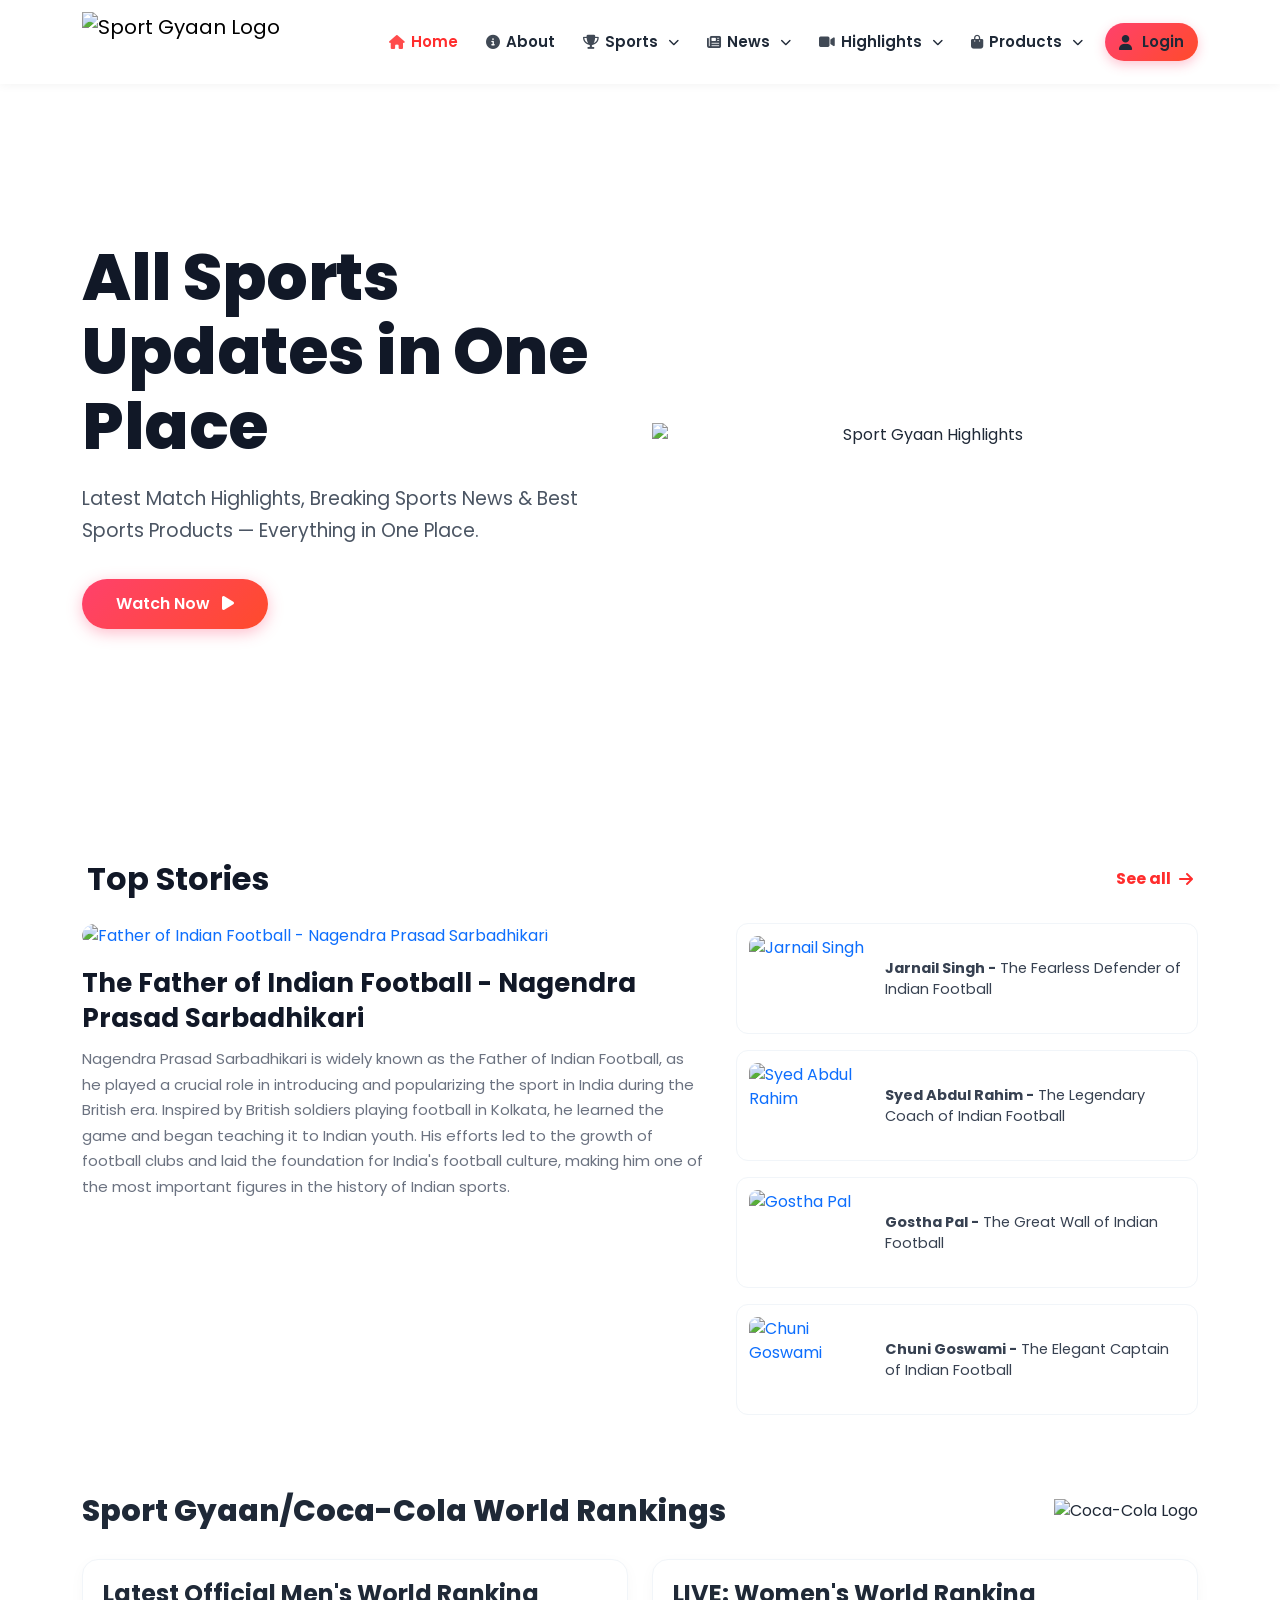
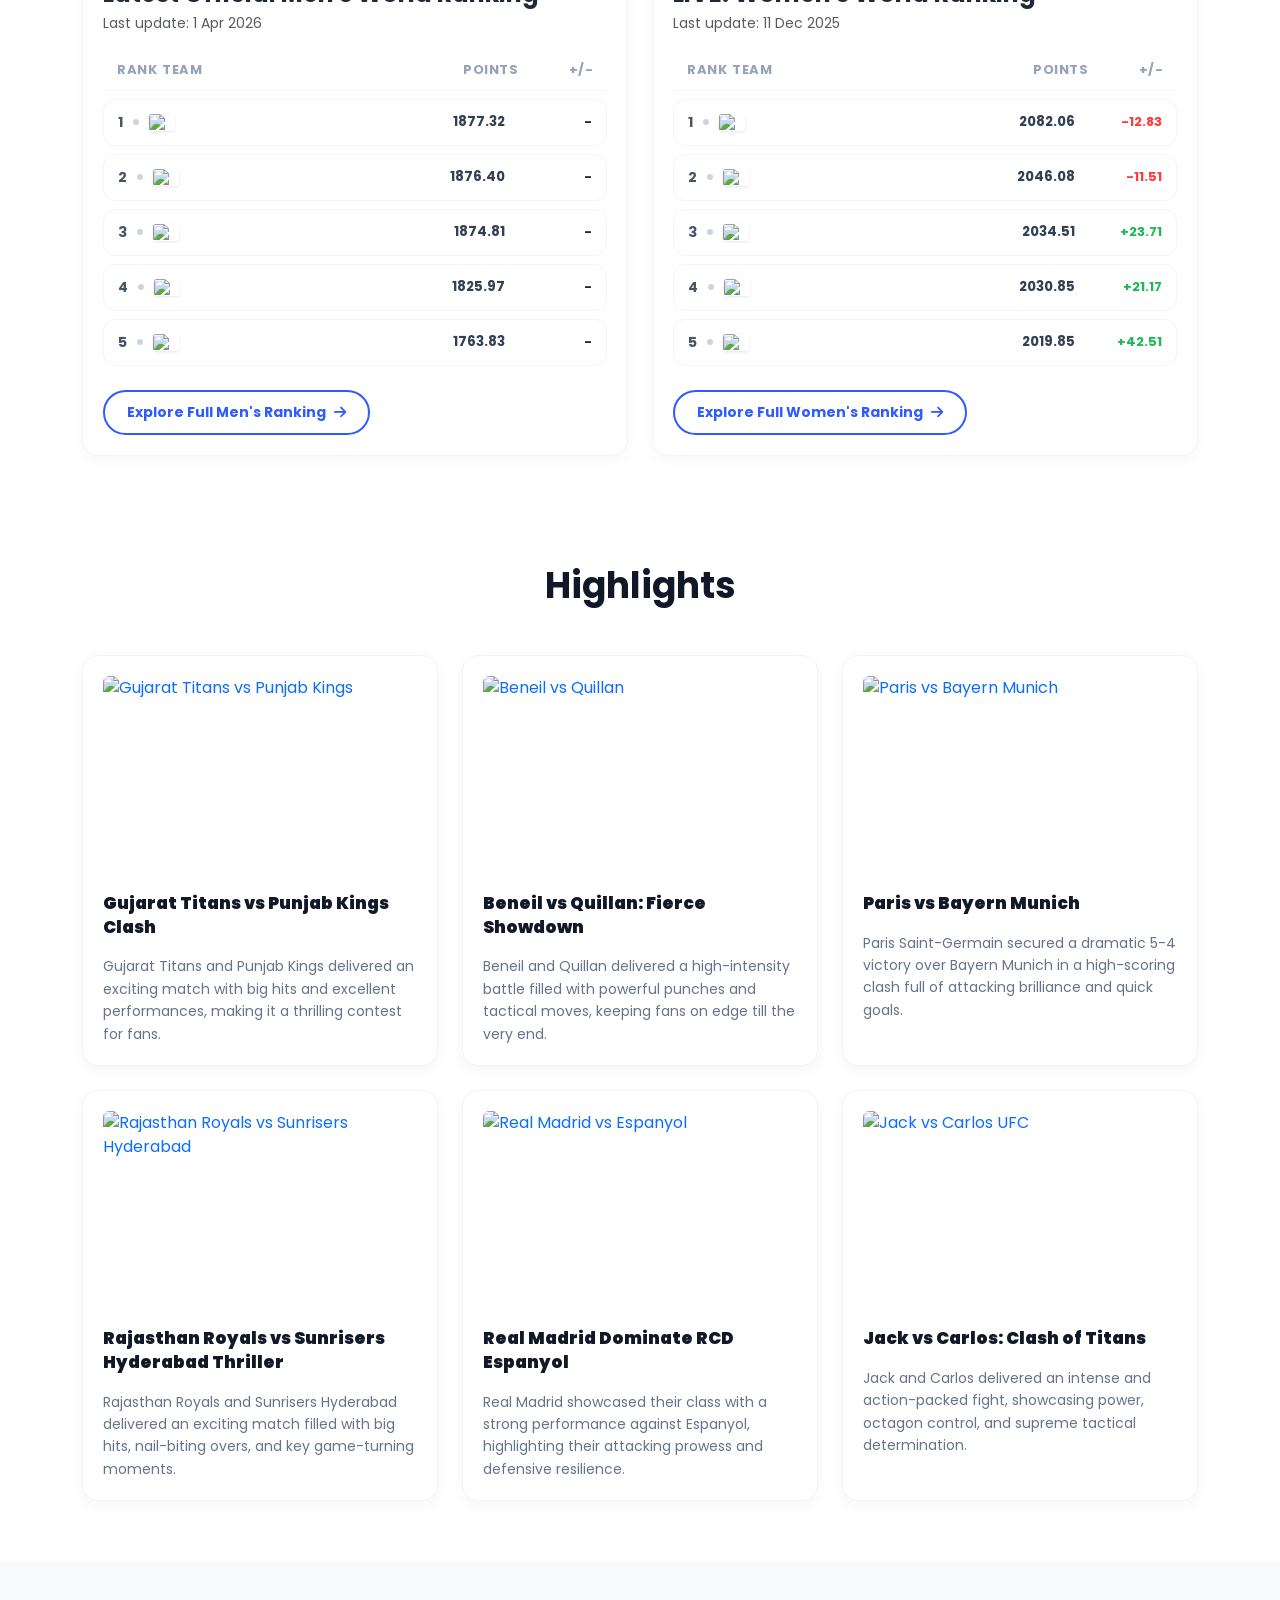
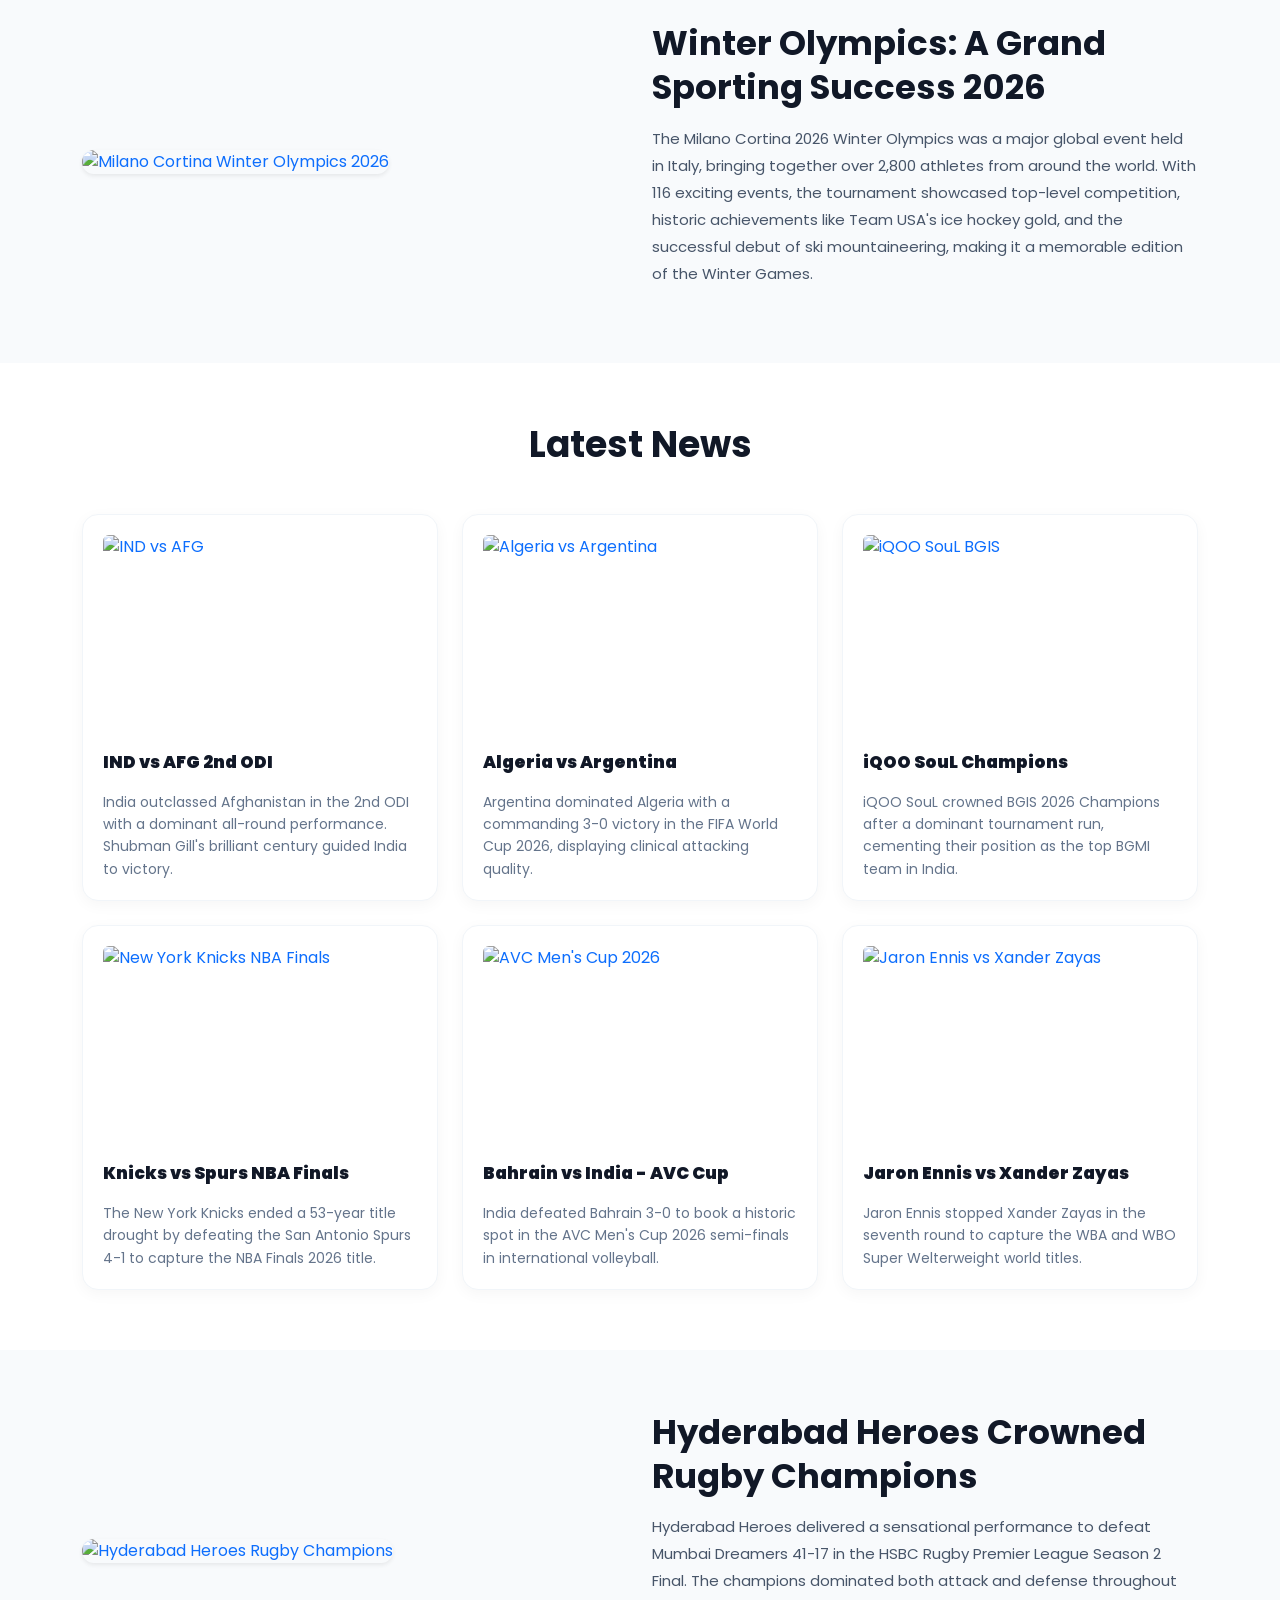
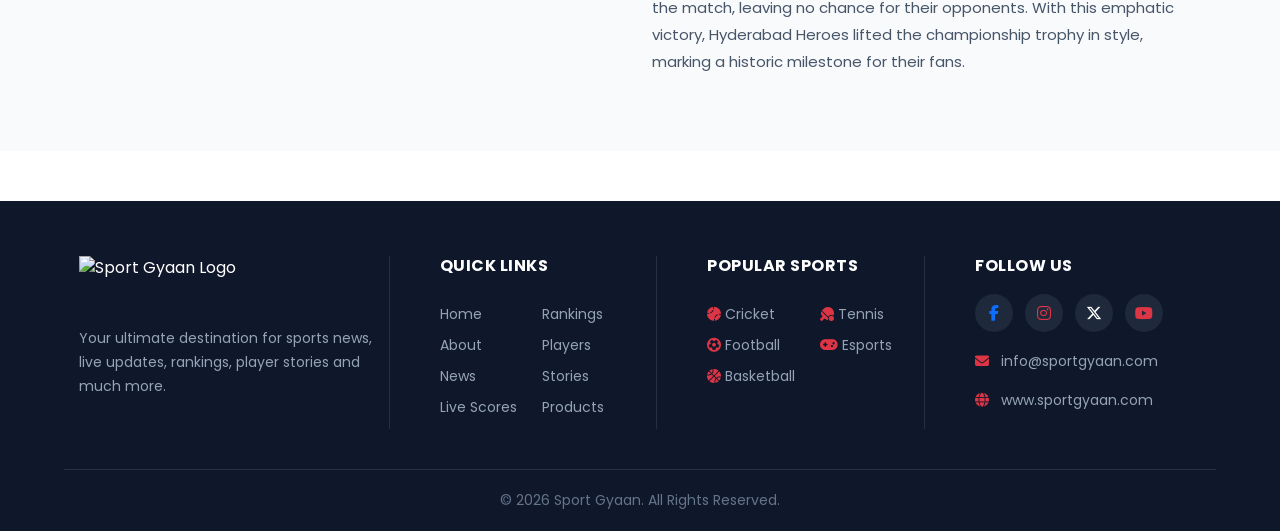
==== index.html @ 24f518ad "First upload" ====
<!DOCTYPE html>
<html lang="en">
<head>
  <meta charset="UTF-8">
  <meta name="viewport" content="width=device-width, initial-scale=1.0">
  <title>Sport Gyaan - All Sports Updates in One Place</title>

  <!-- Google Fonts: Poppins -->
  <link rel="preconnect" href="https://fonts.googleapis.com">
  <link rel="preconnect" href="https://fonts.gstatic.com" crossorigin>
  <link href="https://fonts.googleapis.com/css2?family=Poppins:wght@300;400;500;600;700;800;900&display=swap" rel="stylesheet">

  <!-- CSS Frameworks & Libraries -->
  <link href="https://cdn.jsdelivr.net/npm/bootstrap@5.3.2/dist/css/bootstrap.min.css" rel="stylesheet">
  <link rel="stylesheet" href="https://cdnjs.cloudflare.com/ajax/libs/animate.css/4.1.1/animate.min.css"/>
  <link rel="stylesheet" href="https://unpkg.com/aos@2.3.1/dist/aos.css"/>
  <link rel="stylesheet" href="https://cdnjs.cloudflare.com/ajax/libs/font-awesome/6.5.1/css/all.min.css">

  <!-- Custom Stylesheets -->
  <link rel="stylesheet" href="style.css">
  <link rel="stylesheet" href="responsive-style.css">
</head>

<body>

  <!-- Navbar -->
  <nav class="navbar navbar-expand-lg fixed-top" id="navbar">
    <div class="container">
      <a class="navbar-brand" href="index.html">
        <img src="images/Sports Gyan Logo.png" class="logo" alt="Sport Gyaan Logo">
      </a>

      <!-- Clean Animated Hamburger Toggler -->
      <button class="navbar-toggler custom-toggler" type="button" data-bs-toggle="collapse" data-bs-target="#menu" aria-controls="menu" aria-expanded="false" aria-label="Toggle navigation">
        <span class="toggler-bar bar-top"></span>
        <span class="toggler-bar bar-mid"></span>
        <span class="toggler-bar bar-bot"></span>
      </button>

      <div class="collapse navbar-collapse" id="menu">
        <ul class="navbar-nav ms-auto align-items-lg-center">
          <li class="nav-item">
            <a class="nav-link active" href="index.html">
              <i class="fa-solid fa-house nav-icon"></i> Home
            </a>
          </li>
          <li class="nav-item">
            <a class="nav-link" href="about.html">
              <i class="fa-solid fa-circle-info nav-icon"></i> About
            </a>
          </li>

          <!-- Sports Dropdown with Sub-Categories -->
          <li class="nav-item dropdown custom-dropdown">
            <a class="nav-link custom-dropdown-toggle" href="#" role="button" data-bs-toggle="dropdown" aria-expanded="false">
              <i class="fa-solid fa-trophy nav-icon"></i> Sports <i class="fa-solid fa-chevron-down dropdown-arrow"></i>
            </a>
            <div class="dropdown-menu mega-menu">
              <div class="mobile-sub-accordion">
                <div class="row g-3">
                  <!-- Sub Category 1: Team & Ball Sports -->
                  <div class="col-lg-4 col-12">
                    <div class="sub-category-card">
                      <div class="sub-cat-toggle">
                        <span class="sub-cat-title">
                          <i class="fa-solid fa-futbol text-danger"></i> Team & Ball Sports
                        </span>
                        <i class="fa-solid fa-chevron-down sub-cat-chevron d-lg-none"></i>
                      </div>
                      <div class="sub-cat-content">
                        <ul class="sub-cat-list">
                          <li><a href="#"><i class="fa-solid fa-angle-right me-1"></i> Football</a></li>
                          <li><a href="#"><i class="fa-solid fa-angle-right me-1"></i> Cricket</a></li>
                          <li><a href="#"><i class="fa-solid fa-angle-right me-1"></i> Basketball</a></li>
                          <li><a href="#"><i class="fa-solid fa-angle-right me-1"></i> Hockey</a></li>
                          <li><a href="#"><i class="fa-solid fa-angle-right me-1"></i> Volleyball</a></li>
                          <li><a href="#"><i class="fa-solid fa-angle-right me-1"></i> Rugby</a></li>
                          <li><a href="#"><i class="fa-solid fa-angle-right me-1"></i> Baseball</a></li>
                          <li><a href="#"><i class="fa-solid fa-angle-right me-1"></i> Kabaddi</a></li>
                        </ul>
                      </div>
                    </div>
                  </div>

                  <!-- Sub Category 2: Racquet & Combat -->
                  <div class="col-lg-4 col-12">
                    <div class="sub-category-card">
                      <div class="sub-cat-toggle">
                        <span class="sub-cat-title">
                          <i class="fa-solid fa-hand-fist text-danger"></i> Racquet & Combat
                        </span>
                        <i class="fa-solid fa-chevron-down sub-cat-chevron d-lg-none"></i>
                      </div>
                      <div class="sub-cat-content">
                        <ul class="sub-cat-list">
                          <li><a href="#"><i class="fa-solid fa-angle-right me-1"></i> Tennis</a></li>
                          <li><a href="#"><i class="fa-solid fa-angle-right me-1"></i> Badminton</a></li>
                          <li><a href="#"><i class="fa-solid fa-angle-right me-1"></i> Table Tennis</a></li>
                          <li><a href="#"><i class="fa-solid fa-angle-right me-1"></i> Boxing</a></li>
                          <li><a href="#"><i class="fa-solid fa-angle-right me-1"></i> Wrestling</a></li>
                        </ul>
                      </div>
                    </div>
                  </div>

                  <!-- Sub Category 3: Outdoor & Athletics -->
                  <div class="col-lg-4 col-12">
                    <div class="sub-category-card">
                      <div class="sub-cat-toggle">
                        <span class="sub-cat-title">
                          <i class="fa-solid fa-person-running text-danger"></i> Outdoor & Athletics
                        </span>
                        <i class="fa-solid fa-chevron-down sub-cat-chevron d-lg-none"></i>
                      </div>
                      <div class="sub-cat-content">
                        <ul class="sub-cat-list">
                          <li><a href="#"><i class="fa-solid fa-angle-right me-1"></i> Athletics</a></li>
                          <li><a href="#"><i class="fa-solid fa-angle-right me-1"></i> Gymnastics</a></li>
                          <li><a href="#"><i class="fa-solid fa-angle-right me-1"></i> Cycling</a></li>
                          <li><a href="#"><i class="fa-solid fa-angle-right me-1"></i> Mountain Biking</a></li>
                          <li><a href="#"><i class="fa-solid fa-angle-right me-1"></i> Rock Climbing</a></li>
                        </ul>
                      </div>
                    </div>
                  </div>
                </div>
              </div>
            </div>
          </li>

          <!-- News Dropdown with Sub-Categories -->
          <li class="nav-item dropdown custom-dropdown">
            <a class="nav-link custom-dropdown-toggle" href="#" role="button" data-bs-toggle="dropdown" aria-expanded="false">
              <i class="fa-solid fa-newspaper nav-icon"></i> News <i class="fa-solid fa-chevron-down dropdown-arrow"></i>
            </a>
            <div class="dropdown-menu mega-menu">
              <div class="mobile-sub-accordion">
                <div class="row g-3">
                  <!-- Sub Category 1: By Sport -->
                  <div class="col-lg-4 col-12">
                    <div class="sub-category-card">
                      <div class="sub-cat-toggle">
                        <span class="sub-cat-title">
                          <i class="fa-solid fa-bolt text-danger"></i> By Sport News
                        </span>
                        <i class="fa-solid fa-chevron-down sub-cat-chevron d-lg-none"></i>
                      </div>
                      <div class="sub-cat-content">
                        <ul class="sub-cat-list">
                          <li><a href="#"><i class="fa-solid fa-angle-right me-1"></i> Football News</a></li>
                          <li><a href="#"><i class="fa-solid fa-angle-right me-1"></i> Cricket Updates</a></li>
                          <li><a href="#"><i class="fa-solid fa-angle-right me-1"></i> Basketball Wire</a></li>
                          <li><a href="#"><i class="fa-solid fa-angle-right me-1"></i> Tennis & Rackets</a></li>
                          <li><a href="#"><i class="fa-solid fa-angle-right me-1"></i> Esports Arena</a></li>
                          <li><a href="#"><i class="fa-solid fa-angle-right me-1"></i> Combat & MMA</a></li>
                        </ul>
                      </div>
                    </div>
                  </div>

                  <!-- Sub Category 2: Headlines & Transfers -->
                  <div class="col-lg-4 col-12">
                    <div class="sub-category-card">
                      <div class="sub-cat-toggle">
                        <span class="sub-cat-title">
                          <i class="fa-solid fa-fire text-danger"></i> Headlines & Transfers
                        </span>
                        <i class="fa-solid fa-chevron-down sub-cat-chevron d-lg-none"></i>
                      </div>
                      <div class="sub-cat-content">
                        <ul class="sub-cat-list">
                          <li><a href="#"><i class="fa-solid fa-angle-right me-1"></i> Breaking News</a></li>
                          <li><a href="#"><i class="fa-solid fa-angle-right me-1"></i> Transfer Rumors</a></li>
                          <li><a href="#"><i class="fa-solid fa-angle-right me-1"></i> Match Reports</a></li>
                          <li><a href="#"><i class="fa-solid fa-angle-right me-1"></i> Injury Bulletins</a></li>
                          <li><a href="#"><i class="fa-solid fa-angle-right me-1"></i> Press Conferences</a></li>
                        </ul>
                      </div>
                    </div>
                  </div>

                  <!-- Sub Category 3: Analysis & Features -->
                  <div class="col-lg-4 col-12">
                    <div class="sub-category-card">
                      <div class="sub-cat-toggle">
                        <span class="sub-cat-title">
                          <i class="fa-solid fa-chart-line text-danger"></i> Features & Analysis
                        </span>
                        <i class="fa-solid fa-chevron-down sub-cat-chevron d-lg-none"></i>
                      </div>
                      <div class="sub-cat-content">
                        <ul class="sub-cat-list">
                          <li><a href="#"><i class="fa-solid fa-angle-right me-1"></i> Player Profiles</a></li>
                          <li><a href="#"><i class="fa-solid fa-angle-right me-1"></i> Tactical Breakdowns</a></li>
                          <li><a href="#"><i class="fa-solid fa-angle-right me-1"></i> Expert Columns</a></li>
                          <li><a href="#"><i class="fa-solid fa-angle-right me-1"></i> Historic Legends</a></li>
                          <li><a href="#"><i class="fa-solid fa-angle-right me-1"></i> Exclusive Interviews</a></li>
                        </ul>
                      </div>
                    </div>
                  </div>
                </div>
              </div>
            </div>
          </li>

          <!-- Highlights Dropdown with Sub-Categories -->
          <li class="nav-item dropdown custom-dropdown">
            <a class="nav-link custom-dropdown-toggle" href="#" role="button" data-bs-toggle="dropdown" aria-expanded="false">
              <i class="fa-solid fa-video nav-icon"></i> Highlights <i class="fa-solid fa-chevron-down dropdown-arrow"></i>
            </a>
            <div class="dropdown-menu mega-menu">
              <div class="mobile-sub-accordion">
                <div class="row g-3">
                  <!-- Sub Category 1: Match Highlights -->
                  <div class="col-lg-4 col-12">
                    <div class="sub-category-card">
                      <div class="sub-cat-toggle">
                        <span class="sub-cat-title">
                          <i class="fa-solid fa-circle-play text-danger"></i> Match Highlights
                        </span>
                        <i class="fa-solid fa-chevron-down sub-cat-chevron d-lg-none"></i>
                      </div>
                      <div class="sub-cat-content">
                        <ul class="sub-cat-list">
                          <li><a href="#"><i class="fa-solid fa-angle-right me-1"></i> Cricket IPL & T20s</a></li>
                          <li><a href="#"><i class="fa-solid fa-angle-right me-1"></i> Football Leagues</a></li>
                          <li><a href="#"><i class="fa-solid fa-angle-right me-1"></i> NBA Basketball</a></li>
                          <li><a href="#"><i class="fa-solid fa-angle-right me-1"></i> UFC & Boxing Fights</a></li>
                          <li><a href="#"><i class="fa-solid fa-angle-right me-1"></i> Grand Slam Tennis</a></li>
                        </ul>
                      </div>
                    </div>
                  </div>

                  <!-- Sub Category 2: Major Tournaments -->
                  <div class="col-lg-4 col-12">
                    <div class="sub-category-card">
                      <div class="sub-cat-toggle">
                        <span class="sub-cat-title">
                          <i class="fa-solid fa-earth-americas text-danger"></i> Tournaments
                        </span>
                        <i class="fa-solid fa-chevron-down sub-cat-chevron d-lg-none"></i>
                      </div>
                      <div class="sub-cat-content">
                        <ul class="sub-cat-list">
                          <li><a href="#"><i class="fa-solid fa-angle-right me-1"></i> FIFA World Cup 2026</a></li>
                          <li><a href="#"><i class="fa-solid fa-angle-right me-1"></i> Winter Olympics 2026</a></li>
                          <li><a href="#"><i class="fa-solid fa-angle-right me-1"></i> AVC Volleyball Cup</a></li>
                          <li><a href="#"><i class="fa-solid fa-angle-right me-1"></i> HSBC Rugby Premier</a></li>
                        </ul>
                      </div>
                    </div>
                  </div>

                  <!-- Sub Category 3: Top Moments -->
                  <div class="col-lg-4 col-12">
                    <div class="sub-category-card">
                      <div class="sub-cat-toggle">
                        <span class="sub-cat-title">
                          <i class="fa-solid fa-star text-danger"></i> Viral Moments
                        </span>
                        <i class="fa-solid fa-chevron-down sub-cat-chevron d-lg-none"></i>
                      </div>
                      <div class="sub-cat-content">
                        <ul class="sub-cat-list">
                          <li><a href="#"><i class="fa-solid fa-angle-right me-1"></i> Top 10 Goals</a></li>
                          <li><a href="#"><i class="fa-solid fa-angle-right me-1"></i> Great Catches</a></li>
                          <li><a href="#"><i class="fa-solid fa-angle-right me-1"></i> Knockouts of Month</a></li>
                          <li><a href="#"><i class="fa-solid fa-angle-right me-1"></i> Buzzer Beaters</a></li>
                        </ul>
                      </div>
                    </div>
                  </div>
                </div>
              </div>
            </div>
          </li>

          <!-- Products Dropdown with Sub-Categories -->
          <li class="nav-item dropdown custom-dropdown">
            <a class="nav-link custom-dropdown-toggle" href="#" role="button" data-bs-toggle="dropdown" aria-expanded="false">
              <i class="fa-solid fa-bag-shopping nav-icon"></i> Products <i class="fa-solid fa-chevron-down dropdown-arrow"></i>
            </a>
            <div class="dropdown-menu mega-menu">
              <div class="mobile-sub-accordion">
                <div class="row g-3">
                  <!-- Sub Category 1: Sportswear -->
                  <div class="col-lg-4 col-12">
                    <div class="sub-category-card">
                      <div class="sub-cat-toggle">
                        <span class="sub-cat-title">
                          <i class="fa-solid fa-shirt text-danger"></i> Sportswear
                        </span>
                        <i class="fa-solid fa-chevron-down sub-cat-chevron d-lg-none"></i>
                      </div>
                      <div class="sub-cat-content">
                        <ul class="sub-cat-list">
                          <li><a href="#"><i class="fa-solid fa-angle-right me-1"></i> Official Jerseys</a></li>
                          <li><a href="#"><i class="fa-solid fa-angle-right me-1"></i> Training Kits</a></li>
                          <li><a href="#"><i class="fa-solid fa-angle-right me-1"></i> Tracksuits & Hoodies</a></li>
                          <li><a href="#"><i class="fa-solid fa-angle-right me-1"></i> Compression Wear</a></li>
                        </ul>
                      </div>
                    </div>
                  </div>

                  <!-- Sub Category 2: Equipment & Gear -->
                  <div class="col-lg-4 col-12">
                    <div class="sub-category-card">
                      <div class="sub-cat-toggle">
                        <span class="sub-cat-title">
                          <i class="fa-solid fa-baseball-bat-ball text-danger"></i> Equipment & Gear
                        </span>
                        <i class="fa-solid fa-chevron-down sub-cat-chevron d-lg-none"></i>
                      </div>
                      <div class="sub-cat-content">
                        <ul class="sub-cat-list">
                          <li><a href="#"><i class="fa-solid fa-angle-right me-1"></i> Cricket Bats & Kits</a></li>
                          <li><a href="#"><i class="fa-solid fa-angle-right me-1"></i> Footballs & Gloves</a></li>
                          <li><a href="#"><i class="fa-solid fa-angle-right me-1"></i> Racquets & Shuttles</a></li>
                          <li><a href="#"><i class="fa-solid fa-angle-right me-1"></i> Boxing Gloves & Pads</a></li>
                        </ul>
                      </div>
                    </div>
                  </div>

                  <!-- Sub Category 3: Footwear & Accessories -->
                  <div class="col-lg-4 col-12">
                    <div class="sub-category-card">
                      <div class="sub-cat-toggle">
                        <span class="sub-cat-title">
                          <i class="fa-solid fa-shoe-prints text-danger"></i> Footwear & More
                        </span>
                        <i class="fa-solid fa-chevron-down sub-cat-chevron d-lg-none"></i>
                      </div>
                      <div class="sub-cat-content">
                        <ul class="sub-cat-list">
                          <li><a href="#"><i class="fa-solid fa-angle-right me-1"></i> Turf & Cleats</a></li>
                          <li><a href="#"><i class="fa-solid fa-angle-right me-1"></i> Running Shoes</a></li>
                          <li><a href="#"><i class="fa-solid fa-angle-right me-1"></i> Gym Bags & Bottles</a></li>
                          <li><a href="#"><i class="fa-solid fa-angle-right me-1"></i> Smart Fitness Bands</a></li>
                        </ul>
                      </div>
                    </div>
                  </div>
                </div>
              </div>
            </div>
          </li>

          <!-- Desktop Login Nav Item -->
          <li class="nav-item d-none d-lg-block ms-lg-2">
            <a class="nav-link nav-login-btn text-white" href="#">
              <i class="fa-solid fa-user me-1"></i> Login
            </a>
          </li>
        </ul>

        <!-- Mobile Login Button -->
        <div class="mobile-login-box d-lg-none">
          <a href="#" class="btn-login-mobile">
            <i class="fa-solid fa-user"></i> Login / Sign In
          </a>
        </div>
      </div>
    </div>
  </nav>

  <!-- Hero Section -->
  <section class="hero">
    <div class="container" id="section1">
      <div class="row align-items-center g-4">
        <div class="col-lg-6 col-12 text-center text-lg-start">
          <h1 data-aos="fade-down" data-aos-duration="1000">
            All Sports Updates in One Place
          </h1>
          <p data-aos="fade-right" data-aos-duration="1000">
            Latest Match Highlights, Breaking Sports News & Best Sports Products — Everything in One Place.
          </p>
          <a href="#section3" class="btn btn-main mt-3" data-aos="fade" data-aos-duration="1000">
            Watch Now <i class="fa-solid fa-play ms-2"></i>
          </a>
        </div>

        <div class="col-lg-6 col-12 text-center">
          <img src="images/main.png" class="hero-img img-fluid" alt="Sport Gyaan Highlights" data-aos="fade-left" data-aos-duration="1200">
        </div>
      </div>
    </div>
  </section>

  <!-- Top Stories Section (Responsive Grid, No 900px/150px overflow) -->
  <section class="top-stories-section">
    <div class="container">
      <div class="top-header">
        <h2 class="fw-bold">Top Stories</h2>
        <a href="#" class="see-all">
          See all <i class="fa-solid fa-arrow-right"></i>
        </a>
      </div>

      <div class="news-container">
        <!-- LEFT MAIN STORY -->
        <div class="left-news">
          <a href="#">
            <img src="images/Big.png" alt="Father of Indian Football - Nagendra Prasad Sarbadhikari">
          </a>
          <h2>The Father of Indian Football - Nagendra Prasad Sarbadhikari</h2>
          <p>
            Nagendra Prasad Sarbadhikari is widely known as the Father of Indian Football, as he played a crucial role in introducing and popularizing the sport in India during the British era. Inspired by British soldiers playing football in Kolkata, he learned the game and began teaching it to Indian youth. His efforts led to the growth of football clubs and laid the foundation for India's football culture, making him one of the most important figures in the history of Indian sports.
          </p>
        </div>

        <!-- RIGHT SIDE STORIES -->
        <div class="right-news">
          <div class="news-item">
            <a href="#"><img src="images/1.png" alt="Jarnail Singh"></a>
            <p><b>Jarnail Singh -</b> The Fearless Defender of Indian Football</p>
          </div>

          <div class="news-item">
            <a href="#"><img src="images/2.png" alt="Syed Abdul Rahim"></a>
            <p><b>Syed Abdul Rahim -</b> The Legendary Coach of Indian Football</p>
          </div>

          <div class="news-item">
            <a href="#"><img src="images/3.png" alt="Gostha Pal"></a>
            <p><b>Gostha Pal -</b> The Great Wall of Indian Football</p>
          </div>

          <div class="news-item">
            <a href="#"><img src="images/4.png" alt="Chuni Goswami"></a>
            <p><b>Chuni Goswami -</b> The Elegant Captain of Indian Football</p>
          </div>
        </div>
      </div>
    </div>
  </section>

  <!-- World Rankings Section -->
  <section class="rankings-section py-5">
    <div class="container">
      <div class="rank-section-header">
        <h2>Sport Gyaan/Coca-Cola World Rankings</h2>
        <img src="images/cocoLogo.png" class="brand" alt="Coca-Cola Logo">
      </div>

      <div class="row g-4">
        <!-- MEN'S RANKINGS -->
        <div class="col-lg-6 col-12">
          <div class="rank-card-box">
            <h4 class="fw-bold mb-1">Latest Official Men's World Ranking</h4>
            <small class="text-muted d-block mb-3">Last update: 1 Apr 2026</small>

            <div class="rank-header">
              <div>Rank</div>
              <div>Team</div>
              <div class="text-end">Points</div>
              <div class="text-end">+/-</div>
            </div>

            <!-- Row 1 -->
            <div class="rank-row">
              <div class="left">
                <span class="rank">1</span>
                <span class="dot"></span>
                <img src="images/flag/france.png" alt="France">
                <span class="team-name">France</span>
              </div>
              <div></div>
              <div class="points">1877.32</div>
              <div class="change">-</div>
            </div>

            <!-- Row 2 -->
            <div class="rank-row">
              <div class="left">
                <span class="rank">2</span>
                <span class="dot"></span>
                <img src="images/flag/spain.png" alt="Spain">
                <span class="team-name">Spain</span>
              </div>
              <div></div>
              <div class="points">1876.40</div>
              <div class="change">-</div>
            </div>

            <!-- Row 3 -->
            <div class="rank-row">
              <div class="left">
                <span class="rank">3</span>
                <span class="dot"></span>
                <img src="images/flag/Argentina.png" alt="Argentina">
                <span class="team-name">Argentina</span>
              </div>
              <div></div>
              <div class="points">1874.81</div>
              <div class="change">-</div>
            </div>

            <!-- Row 4 -->
            <div class="rank-row">
              <div class="left">
                <span class="rank">4</span>
                <span class="dot"></span>
                <img src="images/flag/england.png" alt="England">
                <span class="team-name">England</span>
              </div>
              <div></div>
              <div class="points">1825.97</div>
              <div class="change">-</div>
            </div>

            <!-- Row 5 -->
            <div class="rank-row">
              <div class="left">
                <span class="rank">5</span>
                <span class="dot"></span>
                <img src="images/flag/Portugal.png" alt="Portugal">
                <span class="team-name">Portugal</span>
              </div>
              <div></div>
              <div class="points">1763.83</div>
              <div class="change">-</div>
            </div>

            <div class="mt-4">
              <a href="#" class="btn fifa-btn">
                Explore Full Men's Ranking <i class="fa-solid fa-arrow-right"></i>
              </a>
            </div>
          </div>
        </div>

        <!-- WOMEN'S RANKINGS -->
        <div class="col-lg-6 col-12">
          <div class="rank-card-box">
            <h4 class="fw-bold mb-1">LIVE: Women's World Ranking</h4>
            <small class="text-muted d-block mb-3">Last update: 11 Dec 2025</small>

            <div class="rank-header">
              <div>Rank</div>
              <div>Team</div>
              <div class="text-end">Points</div>
              <div class="text-end">+/-</div>
            </div>

            <!-- Row 1 -->
            <div class="rank-row">
              <div class="left">
                <span class="rank">1</span>
                <span class="dot"></span>
                <img src="images/flag/spain.png" alt="Spain">
                <span class="team-name">Spain</span>
              </div>
              <div></div>
              <div class="points">2082.06</div>
              <div class="change negative">-12.83</div>
            </div>

            <!-- Row 2 -->
            <div class="rank-row">
              <div class="left">
                <span class="rank">2</span>
                <span class="dot"></span>
                <img src="images/flag/USA.png" alt="USA">
                <span class="team-name">USA</span>
              </div>
              <div></div>
              <div class="points">2046.08</div>
              <div class="change negative">-11.51</div>
            </div>

            <!-- Row 3 -->
            <div class="rank-row">
              <div class="left">
                <span class="rank">3</span>
                <span class="dot"></span>
                <img src="images/flag/GER.png" alt="Germany">
                <span class="team-name">Germany</span>
              </div>
              <div></div>
              <div class="points">2034.51</div>
              <div class="change positive">+23.71</div>
            </div>

            <!-- Row 4 -->
            <div class="rank-row">
              <div class="left">
                <span class="rank">4</span>
                <span class="dot"></span>
                <img src="images/flag/england.png" alt="England">
                <span class="team-name">England</span>
              </div>
              <div></div>
              <div class="points">2030.85</div>
              <div class="change positive">+21.17</div>
            </div>

            <!-- Row 5 -->
            <div class="rank-row">
              <div class="left">
                <span class="rank">5</span>
                <span class="dot"></span>
                <img src="images/flag/JPN.png" alt="Japan">
                <span class="team-name">Japan</span>
              </div>
              <div></div>
              <div class="points">2019.85</div>
              <div class="change positive">+42.51</div>
            </div>

            <div class="mt-4">
              <a href="#" class="btn fifa-btn">
                Explore Full Women's Ranking <i class="fa-solid fa-arrow-right"></i>
              </a>
            </div>
          </div>
        </div>
      </div>
    </div>
  </section>

  <!-- Highlights Section -->
  <section class="services" id="section3">
    <div class="container">
      <h2 class="text-center mb-5 fw-bold">Highlights</h2>
      <div class="row g-4">
        <!-- Card 1 -->
        <div class="col-lg-4 col-md-6 col-12">
          <div class="service-card">
            <a href="#" style="display:block;">
              <img src="images/GT vs Panjab.png" class="img-fluid rounded" alt="Gujarat Titans vs Punjab Kings">
            </a>
            <h4><strong>Gujarat Titans vs Punjab Kings Clash</strong></h4>
            <p>Gujarat Titans and Punjab Kings delivered an exciting match with big hits and excellent performances, making it a thrilling contest for fans.</p>
          </div>
        </div>

        <!-- Card 2 -->
        <div class="col-lg-4 col-md-6 col-12">
          <div class="service-card">
            <a href="#" style="display:block;">
              <img src="images/Highlight 2.png" class="img-fluid rounded" alt="Beneil vs Quillan">
            </a>
            <h4><strong>Beneil vs Quillan: Fierce Showdown</strong></h4>
            <p>Beneil and Quillan delivered a high-intensity battle filled with powerful punches and tactical moves, keeping fans on edge till the very end.</p>
          </div>
        </div>

        <!-- Card 3 -->
        <div class="col-lg-4 col-md-6 col-12">
          <div class="service-card">
            <a href="#" style="display:block;">
              <img src="images/Highlight 3.png" class="img-fluid rounded" alt="Paris vs Bayern Munich">
            </a>
            <h4><strong>Paris vs Bayern Munich</strong></h4>
            <p>Paris Saint-Germain secured a dramatic 5-4 victory over Bayern Munich in a high-scoring clash full of attacking brilliance and quick goals.</p>
          </div>
        </div>

        <!-- Card 4 -->
        <div class="col-lg-4 col-md-6 col-12">
          <div class="service-card">
            <a href="#" style="display:block;">
              <img src="images/RRvsS.png" class="img-fluid rounded" alt="Rajasthan Royals vs Sunrisers Hyderabad">
            </a>
            <h4><strong>Rajasthan Royals vs Sunrisers Hyderabad Thriller</strong></h4>
            <p>Rajasthan Royals and Sunrisers Hyderabad delivered an exciting match filled with big hits, nail-biting overs, and key game-turning moments.</p>
          </div>
        </div>

        <!-- Card 5 -->
        <div class="col-lg-4 col-md-6 col-12">
          <div class="service-card">
            <a href="#" style="display:block;">
              <img src="images/Espanyol vs Real Madrid.jpg" class="img-fluid rounded" alt="Real Madrid vs Espanyol">
            </a>
            <h4><strong>Real Madrid Dominate RCD Espanyol</strong></h4>
            <p>Real Madrid showcased their class with a strong performance against Espanyol, highlighting their attacking prowess and defensive resilience.</p>
          </div>
        </div>

        <!-- Card 6 -->
        <div class="col-lg-4 col-md-6 col-12">
          <div class="service-card">
            <a href="#" style="display:block;">
              <img src="images/UFC.png" class="img-fluid rounded" alt="Jack vs Carlos UFC">
            </a>
            <h4><strong>Jack vs Carlos: Clash of Titans</strong></h4>
            <p>Jack and Carlos delivered an intense and action-packed fight, showcasing power, octagon control, and supreme tactical determination.</p>
          </div>
        </div>
      </div>
    </div>
  </section>

  <!-- Winter Olympics Feature Section -->
  <section class="about" id="section4">
    <div class="container">
      <div class="row align-items-center g-4">
        <div class="col-lg-6 col-12">
          <a href="#" style="display:block;">
            <img src="images/Winter Olympics.png" class="img-fluid rounded-4 shadow-sm w-100" alt="Milano Cortina Winter Olympics 2026">
          </a>
        </div>
        <div class="col-lg-6 col-12">
          <h2 class="fw-bold">Winter Olympics: A Grand Sporting Success 2026</h2>
          <p>
            The Milano Cortina 2026 Winter Olympics was a major global event held in Italy, bringing together over 2,800 athletes from around the world. With 116 exciting events, the tournament showcased top-level competition, historic achievements like Team USA's ice hockey gold, and the successful debut of ski mountaineering, making it a memorable edition of the Winter Games.
          </p>
        </div>
      </div>
    </div>
  </section>

  <!-- Latest News Video / Match Stories Section -->
  <section class="services">
    <div class="container">
      <h2 class="text-center mb-5 fw-bold">Latest News</h2>
      <div class="row g-4">
        <!-- News 1 -->
        <div class="col-lg-4 col-md-6 col-12">
          <div class="service-card">
            <a href="#" style="display:block;">
              <img src="images/ind vs afg.png" class="img-fluid rounded" alt="IND vs AFG">
            </a>
            <h4><strong>IND vs AFG 2nd ODI</strong></h4>
            <p>India outclassed Afghanistan in the 2nd ODI with a dominant all-round performance. Shubman Gill's brilliant century guided India to victory.</p>
          </div>
        </div>

        <!-- News 2 -->
        <div class="col-lg-4 col-md-6 col-12">
          <div class="service-card">
            <a href="#" style="display:block;">
              <img src="images/arg vs alg.png" class="img-fluid rounded" alt="Algeria vs Argentina">
            </a>
            <h4><strong>Algeria vs Argentina</strong></h4>
            <p>Argentina dominated Algeria with a commanding 3-0 victory in the FIFA World Cup 2026, displaying clinical attacking quality.</p>
          </div>
        </div>

        <!-- News 3 -->
        <div class="col-lg-4 col-md-6 col-12">
          <div class="service-card">
            <a href="#" style="display:block;">
              <img src="images/iQ00 soul.png" class="img-fluid rounded" alt="iQOO SouL BGIS">
            </a>
            <h4><strong>iQOO SouL Champions</strong></h4>
            <p>iQOO SouL crowned BGIS 2026 Champions after a dominant tournament run, cementing their position as the top BGMI team in India.</p>
          </div>
        </div>

        <!-- News 4 -->
        <div class="col-lg-4 col-md-6 col-12">
          <div class="service-card">
            <a href="#" style="display:block;">
              <img src="images/NBA Finel.png" class="img-fluid rounded" alt="New York Knicks NBA Finals">
            </a>
            <h4><strong>Knicks vs Spurs NBA Finals</strong></h4>
            <p>The New York Knicks ended a 53-year title drought by defeating the San Antonio Spurs 4-1 to capture the NBA Finals 2026 title.</p>
          </div>
        </div>

        <!-- News 5 -->
        <div class="col-lg-4 col-md-6 col-12">
          <div class="service-card">
            <a href="#" style="display:block;">
              <img src="images/AVC.png" class="img-fluid rounded" alt="AVC Men's Cup 2026">
            </a>
            <h4><strong>Bahrain vs India - AVC Cup</strong></h4>
            <p>India defeated Bahrain 3-0 to book a historic spot in the AVC Men's Cup 2026 semi-finals in international volleyball.</p>
          </div>
        </div>

        <!-- News 6 -->
        <div class="col-lg-4 col-md-6 col-12">
          <div class="service-card">
            <a href="#" style="display:block;">
              <img src="images/boxing.png" class="img-fluid rounded" alt="Jaron Ennis vs Xander Zayas">
            </a>
            <h4><strong>Jaron Ennis vs Xander Zayas</strong></h4>
            <p>Jaron Ennis stopped Xander Zayas in the seventh round to capture the WBA and WBO Super Welterweight world titles.</p>
          </div>
        </div>
      </div>
    </div>
  </section>

  <!-- Rugby Champions Section -->
  <section class="about">
    <div class="container">
      <div class="row align-items-center g-4">
        <div class="col-lg-6 col-12">
          <a href="#" style="display:block;">
            <img src="images/rugby.jpg" class="img-fluid rounded-4 shadow-sm w-100" alt="Hyderabad Heroes Rugby Champions">
          </a>
        </div>
        <div class="col-lg-6 col-12">
          <h2 class="fw-bold">Hyderabad Heroes Crowned Rugby Champions</h2>
          <p>
            Hyderabad Heroes delivered a sensational performance to defeat Mumbai Dreamers 41-17 in the HSBC Rugby Premier League Season 2 Final. The champions dominated both attack and defense throughout the match, leaving no chance for their opponents. With this emphatic victory, Hyderabad Heroes lifted the championship trophy in style, marking a historic milestone for their fans.
          </p>
        </div>
      </div>
    </div>
  </section>

  <!-- Footer -->
  <footer class="footer">
    <div class="footer-container">
      <!-- Logo & Bio -->
      <div class="footer-box">
        <a class="navbar-brand" href="index.html">
          <img src="images/Sports Gyan Logo.png" class="footer-logo-img" alt="Sport Gyaan Logo">
        </a>
        <p>
          Your ultimate destination for sports news, live updates, rankings, player stories and much more.
        </p>
      </div>

      <!-- Quick Links -->
      <div class="footer-box">
        <h3>QUICK LINKS</h3>
        <div class="links">
          <ul>
            <li><a href="index.html">Home</a></li>
            <li><a href="about.html">About</a></li>
            <li><a href="#">News</a></li>
            <li><a href="#">Live Scores</a></li>
          </ul>
          <ul>
            <li><a href="#">Rankings</a></li>
            <li><a href="#">Players</a></li>
            <li><a href="#">Stories</a></li>
            <li><a href="#">Products</a></li>
          </ul>
        </div>
      </div>

      <!-- Popular Sports -->
      <div class="footer-box">
        <h3>POPULAR SPORTS</h3>
        <div class="links">
          <ul>
            <li><i class="fa-solid fa-baseball text-danger"></i> Cricket</li>
            <li><i class="fa-solid fa-futbol text-danger"></i> Football</li>
            <li><i class="fa-solid fa-basketball text-danger"></i> Basketball</li>
          </ul>
          <ul>
            <li><i class="fa-solid fa-table-tennis-paddle-ball text-danger"></i> Tennis</li>
            <li><i class="fa-solid fa-gamepad text-danger"></i> Esports</li>
          </ul>
        </div>
      </div>

      <!-- Social & Contact -->
      <div class="footer-box">
        <h3>FOLLOW US</h3>
        <div class="social">
          <a href="#" aria-label="Facebook"><i class="fab fa-facebook-f text-primary"></i></a>
          <a href="https://www.instagram.com/sportgyaan_official/" target="_blank" aria-label="Instagram"><i class="fab fa-instagram text-danger"></i></a>
          <a href="#" aria-label="X Twitter"><i class="fab fa-x-twitter text-white"></i></a>
          <a href="#" aria-label="YouTube"><i class="fab fa-youtube text-danger"></i></a>
        </div>
        <p class="mb-1"><i class="fa-solid fa-envelope me-2 text-danger"></i> info@sportgyaan.com</p>
        <p><i class="fa-solid fa-globe me-2 text-danger"></i> www.sportgyaan.com</p>
      </div>
    </div>

    <div class="copyright">
      &#169; 2026 Sport Gyaan. All Rights Reserved.
    </div>
  </footer>

  <!-- Scripts -->
  <script src="https://cdn.jsdelivr.net/npm/bootstrap@5.3.2/dist/js/bootstrap.bundle.min.js"></script>
  <script src="https://unpkg.com/aos@2.3.1/dist/aos.js"></script>
  <script>
    AOS.init({
      duration: 1000,
      once: true
    });
  </script>
  <script src="script.js"></script>

</body>
</html>
---- style.css ----
@import url('https://fonts.googleapis.com/css2?family=Poppins:wght@300;400;500;600;700;800;900&display=swap');

* {
  box-sizing: border-box;
}

body {
  font-family: 'Poppins', sans-serif;
  background-color: #ffffff;
  color: #1f2937;
  overflow-x: hidden;
  margin: 0;
  padding: 0;
}

/* Base Link Styling */
a {
  text-decoration: none;
  transition: all 0.3s ease;
}

/* Button */
.btn-main {
  background: linear-gradient(135deg, #ff416c, #ff4b2b);
  color: #ffffff !important;
  border: none;
  padding: 13px 34px;
  font-weight: 600;
  border-radius: 30px;
  box-shadow: 0 4px 15px rgba(255, 65, 108, 0.35);
  display: inline-block;
  cursor: pointer;
  transition: all 0.3s ease;
}

.btn-main:hover {
  transform: translateY(-2px);
  box-shadow: 0 8px 25px rgba(255, 65, 108, 0.45);
  color: #ffffff !important;
}

.navbar-nav .nav-link.nav-login-btn:hover {
  color: #ffffff !important;
}

/* Services / Highlights */
.services {
  padding: 70px 0;
}

.service-card {
  background: #ffffff;
  border: 1px solid #f1f5f9;
  border-radius: 16px;
  padding: 22px;
  text-align: left;
  transition: 0.3s;
  box-shadow: 0 5px 15px rgba(0, 0, 0, 0.04);
  height: 100%;
}

.service-card:hover {
  transform: translateY(-6px);
  box-shadow: 0 12px 25px rgba(0, 0, 0, 0.08);
}

.service-card img {
  width: 100%;
  height: 200px;
  object-fit: cover;
  border-radius: 10px;
}

.service-card h4 {
  font-size: 18px;
  margin-top: 15px;
  font-weight: 700;
  color: #111827;
}

.service-card p {
  font-size: 14px;
  color: #64748b;
  line-height: 1.6;
  margin-top: 8px;
  margin-bottom: 0;
}

/* About / Feature Section */
.about {
  background: #f8fafc;
  padding: 60px 0;
}

.about h2 {
  font-weight: 800;
  color: #111827;
}

.about p {
  color: #4b5563;
  line-height: 1.8;
  font-size: 16px;
  margin-top: 15px;
}

/* Keyframes */
@keyframes floatImg {
  0% {
    transform: translateY(0px);
  }
  50% {
    transform: translateY(-16px);
  }
  100% {
    transform: translateY(0px);
  }
}
---- responsive-style.css ----
/* ==========================================================================
   Sport Gyaan - Responsive & Clean Navigation Stylesheet
   ========================================================================== */

:root {
  --primary-color: #ff2d2d;
  --primary-gradient: linear-gradient(135deg, #ff416c, #ff4b2b);
  --dark-color: #111827;
  --text-color: #4b5563;
  --text-muted: #6b7280;
  --bg-light: #f8fafc;
  --border-color: #e5e7eb;
  --nav-height: 75px;
  --nav-height-mobile: 65px;
  --transition: all 0.3s cubic-bezier(0.4, 0, 0.2, 1);
}

/* Global overflow protection */
html, body {
  overflow-x: hidden !important;
  width: 100%;
  position: relative;
  font-family: 'Poppins', sans-serif !important;
}

*, *::before, *::after {
  box-sizing: border-box;
}

img {
  max-width: 100%;
  height: auto;
}

a {
  text-decoration: none;
}

/* ==========================================================================
   NAVBAR & BRAND
   ========================================================================== */

.navbar {
  padding: 12px 0;
  transition: var(--transition);
  background: rgba(255, 255, 255, 0.96);
  backdrop-filter: blur(10px);
  -webkit-backdrop-filter: blur(10px);
  z-index: 1050;
  box-shadow: 0 1px 10px rgba(0, 0, 0, 0.05);
}

.navbar-scroll {
  background: #ffffff !important;
  box-shadow: 0 4px 20px rgba(0, 0, 0, 0.08) !important;
  padding: 8px 0 !important;
}

.navbar-brand {
  display: flex;
  align-items: center;
  padding: 0;
}

.navbar-brand img.logo {
  height: 60px !important;
  width: auto;
  object-fit: contain;
  transition: var(--transition);
}

/* Main Nav Links */
.navbar-nav .nav-link {
  color: #1f2937 !important;
  font-weight: 600;
  font-size: 15px;
  padding: 8px 14px !important;
  border-radius: 8px;
  display: inline-flex;
  align-items: center;
  gap: 6px;
  transition: var(--transition);
}

.navbar-nav .nav-link:hover,
.navbar-nav .nav-link:focus,
.navbar-nav .nav-link.active {
  color: var(--primary-color) !important;
}

.nav-link i.nav-icon {
  font-size: 14px;
  opacity: 0.85;
}

.dropdown-arrow {
  font-size: 11px;
  margin-left: 4px;
  transition: transform 0.3s ease;
}

/* ==========================================================================
   DESKTOP DROPDOWN MEGA-MENU (Min-width: 992px)
   ========================================================================== */

@media (min-width: 992px) {
  .dropdown:hover > .dropdown-menu,
  .dropdown-menu.show {
    display: block !important;
    opacity: 1 !important;
    visibility: visible !important;
    transform: translateX(-50%) translateY(0) !important;
  }

  .dropdown-menu {
    display: block;
    opacity: 0;
    visibility: hidden;
    transform: translateY(12px);
    transition: all 0.25s cubic-bezier(0.16, 1, 0.3, 1);
  }

  .mega-menu {
    width: 820px !important;
    left: 50% !important;
    transform: translateX(-50%) translateY(12px) !important;
    border-radius: 16px !important;
    border: 1px solid #f1f5f9 !important;
    box-shadow: 0 20px 40px -10px rgba(0, 0, 0, 0.12), 0 0 1px rgba(0, 0, 0, 0.08) !important;
    padding: 22px !important;
    background: #ffffff !important;
  }

  .dropdown:hover > .mega-menu,
  .mega-menu.show {
    transform: translateX(-50%) translateY(0) !important;
  }

  .sub-category-card {
    background: #f8fafc;
    border-radius: 12px;
    padding: 16px;
    height: 100%;
    border: 1px solid #edf2f7;
    transition: var(--transition);
  }

  .sub-category-card:hover {
    background: #f1f5f9;
    border-color: #e2e8f0;
  }

  .sub-cat-toggle {
    cursor: default !important;
    padding: 0 !important;
    background: transparent !important;
  }

  .sub-cat-toggle:hover {
    background: transparent !important;
  }

  .sub-cat-title {
    font-size: 13.5px;
    font-weight: 700;
    text-transform: uppercase;
    letter-spacing: 0.6px;
    color: var(--primary-color);
    margin-bottom: 12px;
    display: flex;
    align-items: center;
    gap: 8px;
    padding-bottom: 8px;
    border-bottom: 2px solid #e2e8f0;
  }

  .sub-cat-content {
    display: block !important;
    padding: 0 !important;
    background: transparent !important;
    border-top: none !important;
  }

  .sub-cat-list {
    list-style: none;
    padding: 0;
    margin: 0;
  }

  .sub-cat-list li {
    margin-bottom: 4px;
  }

  .sub-cat-list a {
    display: block;
    padding: 6px 8px;
    color: #4b5563;
    font-size: 13.5px;
    font-weight: 500;
    border-radius: 6px;
    transition: var(--transition);
  }

  .sub-cat-list a:hover {
    color: var(--primary-color);
    background: #ffffff;
    padding-left: 12px;
    box-shadow: 0 2px 6px rgba(0, 0, 0, 0.04);
  }

  .nav-login-btn {
    background: var(--primary-gradient);
    color: white !important;
    padding: 8px 22px !important;
    border-radius: 25px !important;
    box-shadow: 0 4px 12px rgba(255, 65, 108, 0.3);
  }

  .nav-login-btn:hover {
    color: white !important;
    transform: translateY(-2px);
    box-shadow: 0 6px 18px rgba(255, 65, 108, 0.4);
  }
}

/* ==========================================================================
   CUSTOM HAMBURGER TOGGLER
   ========================================================================== */

.custom-toggler {
  border: 1.5px solid rgba(0, 0, 0, 0.08) !important;
  background: #ffffff !important;
  width: 44px;
  height: 44px;
  border-radius: 10px;
  padding: 9px;
  display: flex;
  flex-direction: column;
  justify-content: space-around;
  align-items: center;
  cursor: pointer;
  transition: var(--transition);
  box-shadow: 0 2px 8px rgba(0, 0, 0, 0.04);
}

.custom-toggler:focus {
  outline: none;
  box-shadow: 0 0 0 3px rgba(255, 65, 108, 0.25) !important;
}

.toggler-bar {
  display: block;
  width: 22px;
  height: 2.2px;
  background-color: #1f2937;
  border-radius: 4px;
  transition: all 0.35s cubic-bezier(0.68, -0.6, 0.32, 1.6);
  transform-origin: center;
}

/* Animate Hamburger into 'X' when Open */
.custom-toggler[aria-expanded="true"] .bar-top,
.custom-toggler.is-active .bar-top {
  transform: translateY(6.5px) rotate(45deg);
  background-color: var(--primary-color);
}

.custom-toggler[aria-expanded="true"] .bar-mid,
.custom-toggler.is-active .bar-mid {
  opacity: 0;
  transform: scaleX(0);
}

.custom-toggler[aria-expanded="true"] .bar-bot,
.custom-toggler.is-active .bar-bot {
  transform: translateY(-6.5px) rotate(-45deg);
  background-color: var(--primary-color);
}

/* ==========================================================================
   MOBILE MENU DRAWER & DROPDOWN ACCORDION (Max-width: 991.98px)
   ========================================================================== */

@media (max-width: 991.98px) {
  .navbar-brand img.logo {
    height: 46px !important;
  }

  .navbar {
    padding: 8px 0;
    background: #ffffff !important;
  }

  .navbar-collapse {
    background: #ffffff;
    padding: 16px 18px 24px;
    border-radius: 0 0 20px 20px;
    box-shadow: 0 16px 36px rgba(0, 0, 0, 0.12);
    max-height: calc(100vh - 75px);
    overflow-y: auto;
    -webkit-overflow-scrolling: touch;
    margin-top: 8px;
    border-top: 1px solid #f1f5f9;
  }

  .navbar-nav .nav-item {
    margin-bottom: 6px;
    border-bottom: 1px solid #f8fafc;
  }

  .navbar-nav .nav-link {
    width: 100%;
    padding: 12px 14px !important;
    font-size: 15px;
    display: flex;
    justify-content: space-between;
    align-items: center;
    border-radius: 10px;
    color: #1f2937 !important;
  }

  .navbar-nav .nav-link:hover,
  .navbar-nav .nav-link:active {
    background: #fef2f2;
    color: var(--primary-color) !important;
  }

  /* Dropdown container on mobile */
  .custom-dropdown .dropdown-menu {
    border: none;
    box-shadow: none;
    background: transparent;
    padding: 4px 0 10px 0;
    width: 100% !important;
    margin: 0;
    float: none;
    display: none;
  }

  .custom-dropdown.show .dropdown-menu {
    display: block;
    animation: fadeInSlide 0.25s ease-out;
  }

  .custom-dropdown.show .dropdown-arrow {
    transform: rotate(180deg);
    color: var(--primary-color);
  }

  /* Sub-Category Accordion Cards on Mobile */
  .mobile-sub-accordion {
    background: #f8fafc;
    border: 1px solid #eef2f6;
    border-radius: 12px;
    padding: 8px;
    margin-top: 4px;
  }

  .sub-category-card {
    background: #ffffff;
    border: 1px solid #e2e8f0;
    border-radius: 10px;
    margin-bottom: 8px;
    overflow: hidden;
    transition: var(--transition);
  }

  .sub-category-card:last-child {
    margin-bottom: 0;
  }

  /* Sub-Category Clickable Header */
  .sub-cat-toggle {
    display: flex;
    justify-content: space-between;
    align-items: center;
    padding: 11px 14px;
    cursor: pointer;
    user-select: none;
    font-weight: 600;
    font-size: 14px;
    color: #1e293b;
    background: #ffffff;
    transition: var(--transition);
  }

  .sub-cat-toggle:hover,
  .sub-cat-toggle.active {
    color: var(--primary-color);
    background: #fff5f5;
  }

  .sub-cat-title {
    margin: 0;
    display: flex;
    align-items: center;
    gap: 8px;
    font-size: 13.5px;
  }

  .sub-cat-chevron {
    font-size: 12px;
    transition: transform 0.3s ease;
    color: #94a3b8;
  }

  .sub-cat-toggle.active .sub-cat-chevron {
    transform: rotate(180deg);
    color: var(--primary-color);
  }

  /* Sub-Category Collapsible Item List */
  .sub-cat-content {
    display: none;
    padding: 6px 14px 12px 14px;
    background: #fafafa;
    border-top: 1px dashed #e2e8f0;
  }

  .sub-cat-content.show {
    display: block;
    animation: fadeInSlide 0.2s ease-out;
  }

  .sub-cat-list {
    list-style: none;
    padding: 0;
    margin: 0;
    display: grid;
    grid-template-columns: repeat(2, 1fr);
    gap: 4px;
  }

  @media (max-width: 480px) {
    .sub-cat-list {
      grid-template-columns: 1fr;
    }
  }

  .sub-cat-list a {
    display: block;
    padding: 7px 10px;
    font-size: 13px;
    font-weight: 500;
    color: #4b5563;
    border-radius: 6px;
    transition: var(--transition);
  }

  .sub-cat-list a:hover,
  .sub-cat-list a:active {
    color: var(--primary-color);
    background: #ffffff;
    padding-left: 14px;
  }

  /* Mobile Login Button */
  .mobile-login-box {
    padding-top: 12px;
    margin-top: 10px;
    border-top: 1px solid #f1f5f9;
  }

  .btn-login-mobile {
    display: flex;
    align-items: center;
    justify-content: center;
    gap: 8px;
    width: 100%;
    padding: 12px;
    border-radius: 30px;
    background: var(--primary-gradient);
    color: white !important;
    font-weight: 600;
    font-size: 15px;
    box-shadow: 0 4px 15px rgba(255, 65, 108, 0.25);
    text-align: center;
  }
}

@keyframes fadeInSlide {
  from {
    opacity: 0;
    transform: translateY(-8px);
  }
  to {
    opacity: 1;
    transform: translateY(0);
  }
}

/* ==========================================================================
   HERO SECTION RESPONSIVENESS
   ========================================================================== */

.hero {
  min-height: 90vh;
  height: auto !important;
  background: url('images/bg.png') no-repeat center center;
  background-size: cover;
  display: flex;
  align-items: center;
  padding: 130px 0 70px;
  position: relative;
}

.hero h1 {
  font-size: clamp(30px, 5.5vw, 65px);
  font-weight: 800;
  line-height: 1.15;
  color: #111827;
  letter-spacing: -0.5px;
}

.hero p {
  font-size: clamp(15px, 2.2vw, 19px);
  margin-top: 18px;
  color: #4b5563;
  line-height: 1.7;
  max-width: 580px;
  text-align: left !important;
}

.hero-img {
  width: 100%;
  max-width: 620px;
  height: auto;
  display: block;
  margin: 0 auto;
  animation: floatImg 4s ease-in-out infinite;
}

@media (max-width: 991.98px) {
  .hero {
    min-height: auto;
    padding: 100px 0 50px;
    text-align: center;
  }

  .hero p {
    margin: 15px auto 0;
    text-align: center !important;
  }

  .hero-img {
    max-width: 80%;
    margin-top: 35px;
  }
}

@media (max-width: 575.98px) {
  .hero {
    padding: 85px 0 35px;
  }

  .hero-img {
    max-width: 95%;
  }

  .btn-main {
    padding: 12px 28px;
    font-size: 15px;
  }
}

/* ==========================================================================
   TOP STORIES / NEWS CONTAINER RESPONSIVENESS (Fixes 900px & 150px bug)
   ========================================================================== */

.top-stories-section {
  padding: 50px 0 30px;
}

.top-header {
  display: flex;
  justify-content: space-between;
  align-items: center;
  margin-bottom: 25px;
  padding: 0 5px;
}

.top-header h2 {
  font-size: clamp(22px, 3.5vw, 32px);
  font-weight: 800;
  color: #111827;
  margin: 0;
}

.see-all {
  text-decoration: none;
  font-size: 16px;
  color: var(--primary-color);
  font-weight: 700;
  display: flex;
  align-items: center;
  gap: 8px;
  transition: var(--transition);
}

.see-all:hover {
  color: #e02424;
  gap: 12px;
}

/* Responsive Grid for Stories */
.news-container {
  display: grid;
  grid-template-columns: 1.35fr 1fr;
  gap: 30px;
  padding: 0 !important;
  margin: 0 !important;
  width: 100%;
}

.left-news {
  margin: 0 !important;
  width: 100%;
}

.left-news a {
  display: block;
  overflow: hidden;
  border-radius: 14px;
}

.left-news img {
  width: 100% !important;
  height: 380px !important;
  object-fit: cover !important;
  border-radius: 14px !important;
  margin-left: 0 !important;
  transition: transform 0.4s ease;
}

.left-news:hover img {
  transform: scale(1.02);
}

.left-news h2 {
  font-size: clamp(20px, 2.5vw, 26px);
  font-weight: 700;
  color: #111827;
  margin-top: 18px !important;
  margin-left: 0 !important;
  line-height: 1.35;
}

.left-news p {
  color: #6b7280;
  font-size: 15px;
  line-height: 1.7;
  margin-top: 10px;
  margin-left: 0 !important;
  text-align: left !important;
}

.right-news {
  width: 100% !important;
  margin-left: 0 !important;
  display: flex;
  flex-direction: column;
  gap: 16px;
}

.news-item {
  display: flex;
  align-items: center;
  gap: 16px;
  padding: 12px;
  border-radius: 12px;
  background: #ffffff;
  border: 1px solid #f1f5f9;
  transition: var(--transition);
}

.news-item:hover {
  background: #f8fafc;
  border-color: #e2e8f0;
  transform: translateY(-2px);
  box-shadow: 0 6px 15px rgba(0, 0, 0, 0.04);
}

.news-item a {
  flex-shrink: 0;
  overflow: hidden;
  border-radius: 8px;
}

.news-item img {
  width: 120px !important;
  height: 85px !important;
  object-fit: cover !important;
  border-radius: 8px !important;
  display: block;
  transition: transform 0.3s;
}

.news-item:hover img {
  transform: scale(1.05);
}

.news-item p {
  margin: 0;
  font-size: 14.5px;
  color: #374151;
  line-height: 1.45;
  text-align: left !important;
}

@media (max-width: 991.98px) {
  .news-container {
    grid-template-columns: 1fr;
    gap: 25px;
  }

  .left-news img {
    height: 300px !important;
  }
}

@media (max-width: 480px) {
  .news-item {
    gap: 12px;
    padding: 10px;
  }

  .news-item img {
    width: 95px !important;
    height: 75px !important;
  }

  .news-item p {
    font-size: 13.5px;
  }
}

/* ==========================================================================
   RANKINGS SECTION RESPONSIVENESS
   ========================================================================== */

.rank-section-header {
  display: flex;
  justify-content: space-between;
  align-items: center;
  flex-wrap: wrap;
  gap: 15px;
  margin-bottom: 30px;
}

.rank-section-header h2 {
  font-size: clamp(20px, 3.2vw, 30px);
  font-weight: 800;
  margin: 0;
}

.brand {
  max-width: 200px;
  height: auto;
}

.rank-card-box {
  background: #ffffff;
  border-radius: 16px;
  padding: 20px;
  border: 1px solid #f1f5f9;
  box-shadow: 0 4px 15px rgba(0, 0, 0, 0.03);
  height: 100%;
}

.rank-header {
  display: grid;
  grid-template-columns: 45px 1fr 110px 75px;
  padding: 10px 14px;
  font-size: 13px;
  font-weight: 700;
  color: #94a3b8;
  text-transform: uppercase;
  letter-spacing: 0.5px;
  border-bottom: 1px solid #f1f5f9;
}

.rank-row {
  display: grid;
  grid-template-columns: 45px 1fr 110px 75px;
  align-items: center;
  padding: 12px 14px;
  border-radius: 12px;
  margin-top: 8px;
  background: #ffffff;
  border: 1px solid #f1f5f9;
  transition: var(--transition);
}

.rank-row:hover {
  background: #f8fafc;
  border-color: #cbd5e1;
}

.rank-row .left {
  display: flex;
  align-items: center;
  gap: 10px;
  min-width: 0;
}

.rank-row .rank {
  font-weight: 700;
  color: #475569;
  font-size: 14px;
  margin: 0;
  width: auto;
}

.rank-row .dot {
  width: 6px;
  height: 6px;
  background: #cbd5e1;
  border-radius: 50%;
  margin: 0;
  flex-shrink: 0;
}

.rank-row .left img {
  width: 26px;
  height: 17px;
  border-radius: 3px;
  object-fit: cover;
  flex-shrink: 0;
  box-shadow: 0 1px 3px rgba(0,0,0,0.1);
}

.rank-row .team-name {
  font-weight: 700;
  font-size: 14px;
  color: #1e293b;
  white-space: nowrap;
  overflow: hidden;
  text-overflow: ellipsis;
}

.rank-row .points {
  font-size: 13.5px;
  font-weight: 700;
  color: #334155;
  width: auto;
  text-align: right;
  padding-right: 12px;
}

.rank-row .change {
  font-size: 13px;
  font-weight: 700;
  width: auto;
  text-align: right;
}

.positive {
  color: #1db954 !important;
}

.negative {
  color: #ff3b3b !important;
}

.fifa-btn {
  border: 2px solid #2f5bff;
  color: #2f5bff;
  border-radius: 25px;
  padding: 10px 22px;
  font-weight: 700;
  font-size: 14px;
  transition: var(--transition);
  margin-left: 0 !important;
  display: inline-flex;
  align-items: center;
  gap: 8px;
}

.fifa-btn:hover {
  background: #2f5bff;
  color: #ffffff;
}

@media (max-width: 575.98px) {
  .brand {
    max-width: 140px;
  }

  .rank-header,
  .rank-row {
    grid-template-columns: 32px 1fr 80px 55px;
    padding: 10px 8px;
    font-size: 12px;
  }

  .rank-row .points {
    font-size: 12px;
    padding-right: 6px;
  }

  .rank-row .change {
    font-size: 11.5px;
  }

  .rank-row .team-name {
    font-size: 13px;
  }

  .fifa-btn {
    width: 100%;
    justify-content: center;
  }
}

/* ==========================================================================
   SERVICES & CARDS RESPONSIVENESS
   ========================================================================== */

.services {
  padding: 60px 0;
}

.services h2 {
  font-size: clamp(24px, 4vw, 36px);
  font-weight: 800;
  color: #111827;
}

.service-card {
  background: #ffffff;
  border-radius: 16px;
  padding: 20px;
  text-align: left;
  transition: var(--transition);
  box-shadow: 0 4px 15px rgba(0, 0, 0, 0.04);
  border: 1px solid #f1f5f9;
  height: 100%;
  display: flex;
  flex-direction: column;
}

.service-card:hover {
  transform: translateY(-6px);
  box-shadow: 0 14px 28px rgba(0, 0, 0, 0.08);
}

.service-card img {
  width: 100%;
  height: 200px;
  object-fit: cover;
  border-radius: 10px;
  display: block;
}

.service-card h4 {
  font-size: 17px;
  font-weight: 700;
  color: #111827;
  margin-top: 16px;
  line-height: 1.4;
}

.service-card p {
  font-size: 14px;
  color: #64748b;
  line-height: 1.6;
  margin-top: 8px;
  margin-bottom: 0;
  text-align: left !important;
}

/* About/Story sections */
.about {
  background: #f8fafc;
  padding: 60px 0;
}

.about h2 {
  font-size: clamp(22px, 3.5vw, 34px);
  font-weight: 800;
  color: #111827;
  line-height: 1.3;
}

.about p {
  font-size: 15px;
  color: #475569;
  line-height: 1.8;
  margin-top: 15px;
  text-align: left !important;
}

@media (max-width: 767.98px) {
  .about {
    padding: 40px 0;
  }

  .about .row {
    row-gap: 25px;
  }
}

/* ==========================================================================
   ABOUT PAGE SPECIFIC STYLES & FIXES
   ========================================================================== */

.contact-banner {
  background: linear-gradient(rgba(17, 24, 39, 0.75), rgba(17, 24, 39, 0.85)),
              url('images/011.png') no-repeat center center;
  background-size: cover;
  min-height: 440px;
  height: auto;
  display: flex;
  align-items: center;
  color: white;
  margin-top: 75px;
  padding: 80px 0 60px;
}

.contact-banner .sub-title {
  color: #ff3b3b;
  font-size: 15px;
  font-weight: 700;
  letter-spacing: 2px;
  text-transform: uppercase;
}

.contact-banner h1 {
  font-size: clamp(34px, 7vw, 75px) !important;
  font-weight: 900;
  line-height: 1.1;
  color: #ffffff;
  margin-top: 12px;
}

.contact-banner h1 span {
  color: #ff3b3b;
}

.contact-banner .line {
  width: 60px;
  height: 4px;
  background: #ff3b3b;
  margin: 20px 0;
  border-radius: 2px;
}

.contact-banner p {
  color: #cbd5e1;
  font-size: clamp(15px, 2vw, 18px);
  line-height: 1.7;
  margin-bottom: 25px;
  text-align: left !important;
}

.btn-about {
  display: inline-block;
  background: #ff3b3b;
  color: #ffffff;
  padding: 13px 34px;
  border-radius: 30px;
  font-weight: 700;
  font-size: 15px;
  transition: var(--transition);
  box-shadow: 0 6px 18px rgba(255, 59, 59, 0.35);
}

.btn-about:hover {
  background: #ffffff;
  color: #111827;
  transform: translateY(-2px);
}

/* Mission & Sports Grid (Fix 200px margin bug) */
.title-tag {
  display: flex;
  align-items: center;
  gap: 12px;
  margin-bottom: 12px;
}

.title-tag span {
  width: 45px;
  height: 4px;
  background: #ff3b3b;
  border-radius: 2px;
  margin-top: 0 !important;
}

.title-tag h6 {
  margin: 0 !important;
  font-size: 15px;
  font-weight: 700;
  color: #1e293b;
  letter-spacing: 1px;
}

.mission-heading {
  font-weight: 900;
  font-size: clamp(24px, 4.5vw, 42px) !important;
  color: #111827;
  line-height: 1.25;
}

.mission-heading span {
  color: #ff3b3b;
}

.sports-grid {
  display: block;
  width: 100%;
  margin-top: 20px;
}

.sports-grid img {
  width: 100% !important;
  height: auto !important;
  object-fit: cover !important;
  border-radius: 16px !important;
  margin-left: 0 !important;
  box-shadow: 0 10px 25px rgba(0, 0, 0, 0.08);
}

.partner-icons {
  display: flex;
  flex-wrap: wrap;
  align-items: center;
  gap: 20px;
  margin-top: 30px;
}

.partner-icon-img {
  width: 75px;
  height: 75px;
  object-fit: contain;
  transition: var(--transition);
}

.partner-icon-img:hover {
  transform: scale(1.1);
}

@media (max-width: 575.98px) {
  .partner-icon-img {
    width: 55px;
    height: 55px;
  }

  .partner-icons {
    gap: 12px;
    justify-content: center;
  }
}

/* ==========================================================================
   FOOTER RESPONSIVENESS
   ========================================================================== */

.footer {
  background: #0f172a;
  color: #ffffff;
  padding-top: 55px;
  margin-top: 50px;
}

.footer-container {
  width: 90%;
  max-width: 1250px;
  margin: auto;
  display: grid;
  grid-template-columns: 1.4fr 1fr 1fr 1.1fr;
  gap: 35px;
  border-bottom: 1px solid rgba(255, 255, 255, 0.1);
  padding-bottom: 40px;
}

.footer-box {
  padding: 0 15px;
  border-right: 1px solid rgba(255, 255, 255, 0.1);
}

.footer-box:last-child {
  border-right: none;
}

.footer-box .footer-logo-img {
  height: 55px;
  width: auto;
  object-fit: contain;
}

.footer-box p {
  margin-top: 16px;
  color: #94a3b8;
  font-size: 14px;
  line-height: 1.7;
  text-align: left !important;
}

.footer-box h3 {
  margin-bottom: 18px;
  font-size: 16px;
  font-weight: 700;
  letter-spacing: 0.5px;
  color: #ffffff;
}

.footer .links {
  display: flex;
  gap: 25px;
}

.footer .links ul {
  list-style: none;
  padding: 0;
  margin: 0;
}

.footer .links li {
  margin: 10px 0;
  color: #94a3b8;
  font-size: 14px;
}

.footer .links a {
  color: #94a3b8;
  text-decoration: none;
  transition: var(--transition);
}

.footer .links a:hover {
  color: #ff3b3b;
  padding-left: 4px;
}

.footer .social {
  display: flex;
  gap: 12px;
  margin-bottom: 18px;
}

.footer .social a {
  width: 38px;
  height: 38px;
  border-radius: 50%;
  display: flex;
  justify-content: center;
  align-items: center;
  font-size: 16px;
  background: #1e293b;
  transition: var(--transition);
}

.footer .social a:hover {
  transform: translateY(-3px);
}

.copyright {
  text-align: center;
  color: #64748b;
  padding: 20px 0;
  font-size: 14px;
}

@media (max-width: 991.98px) {
  .footer-container {
    grid-template-columns: 1fr 1fr;
    gap: 30px;
  }

  .footer-box {
    padding: 0;
    border-right: none;
  }
}

@media (max-width: 600px) {
  .footer-container {
    grid-template-columns: 1fr;
    gap: 25px;
  }

  .footer-box {
    border-bottom: 1px solid rgba(255, 255, 255, 0.08);
    padding-bottom: 25px;
  }

  .footer-box:last-child {
    border-bottom: none;
  }
}
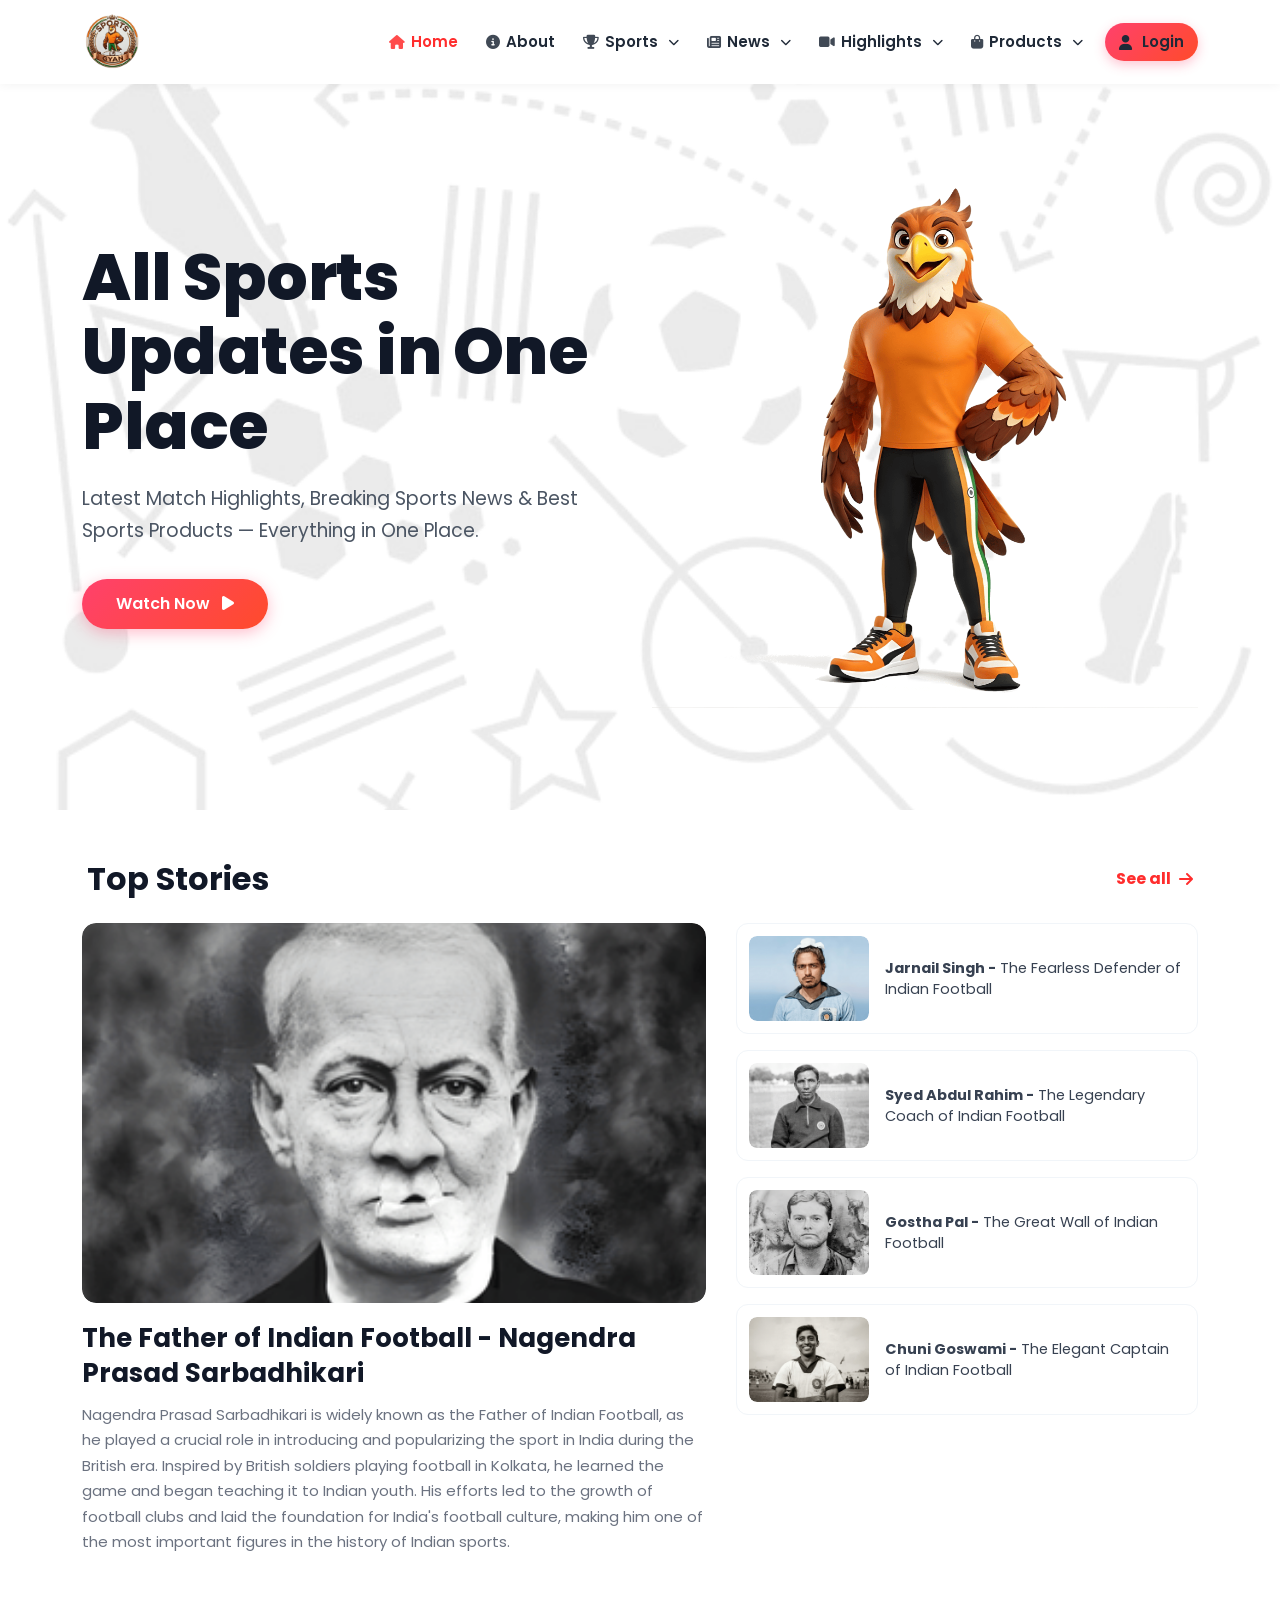
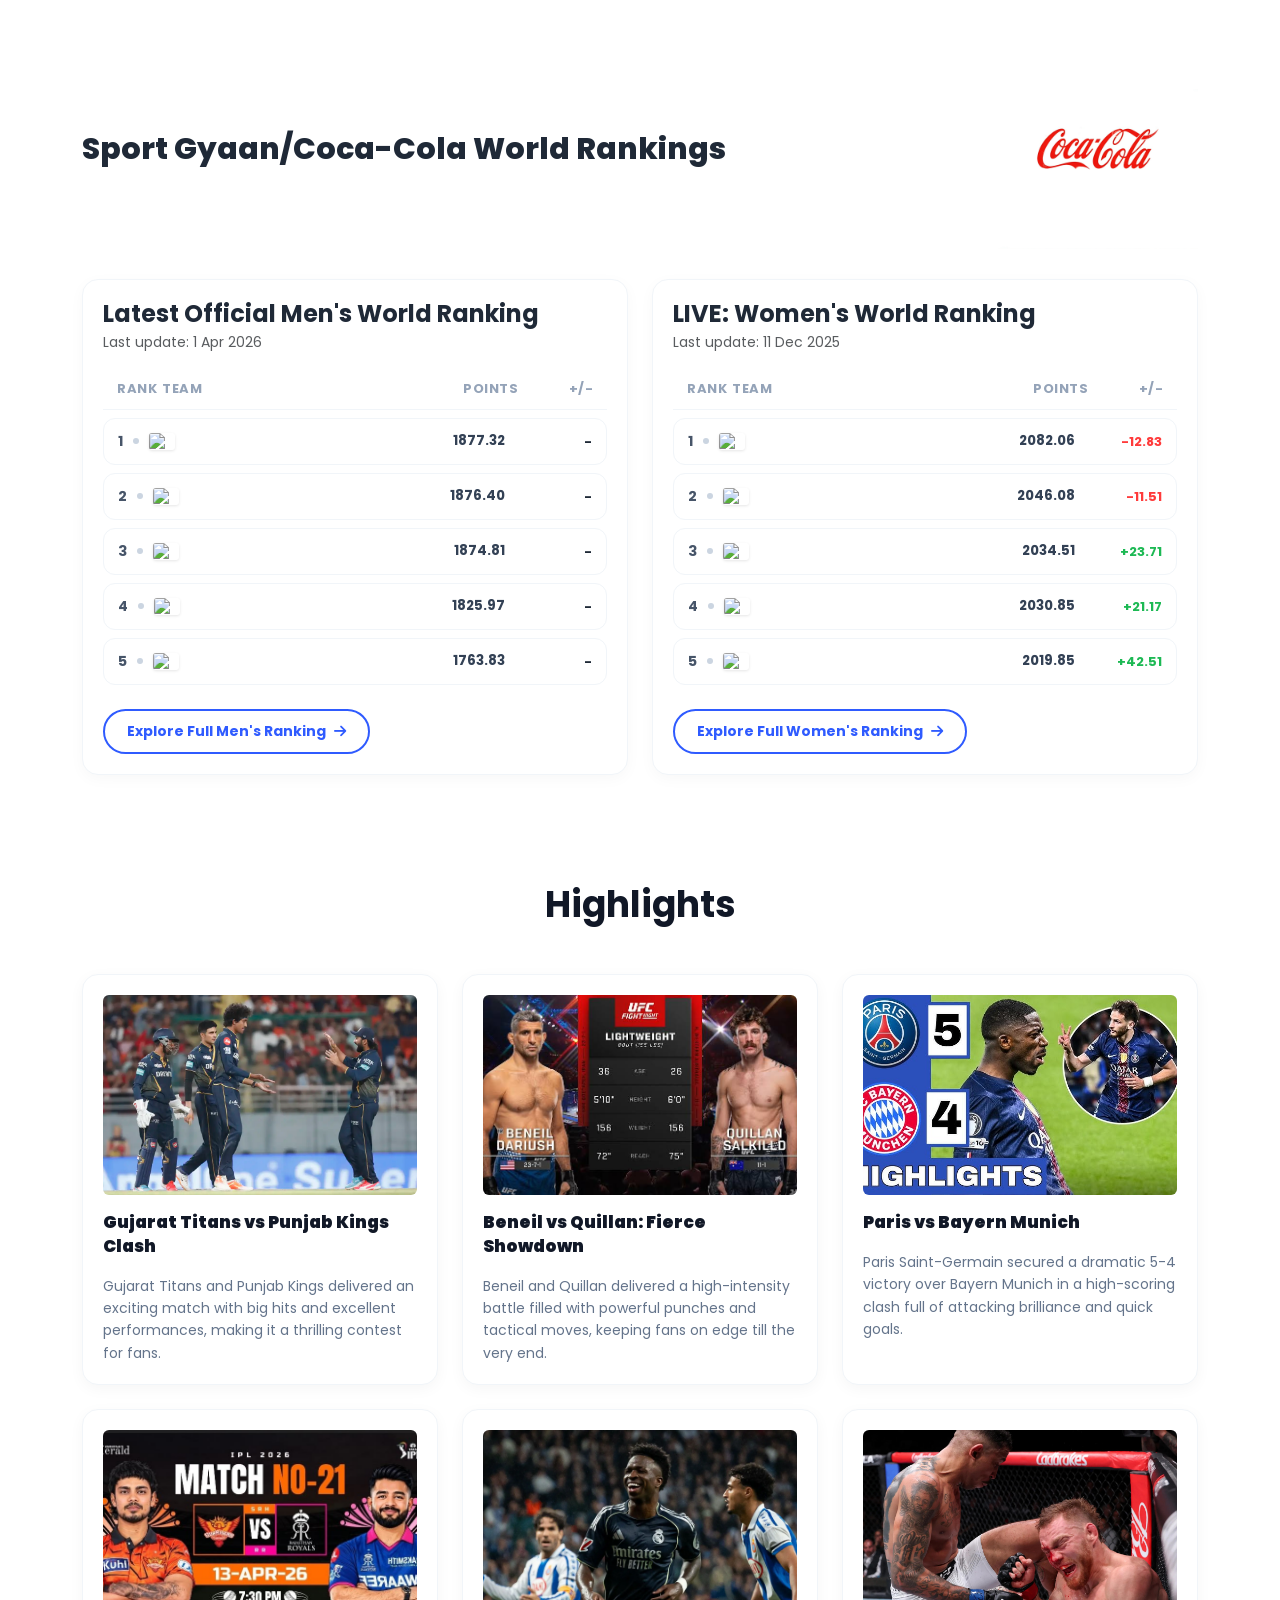
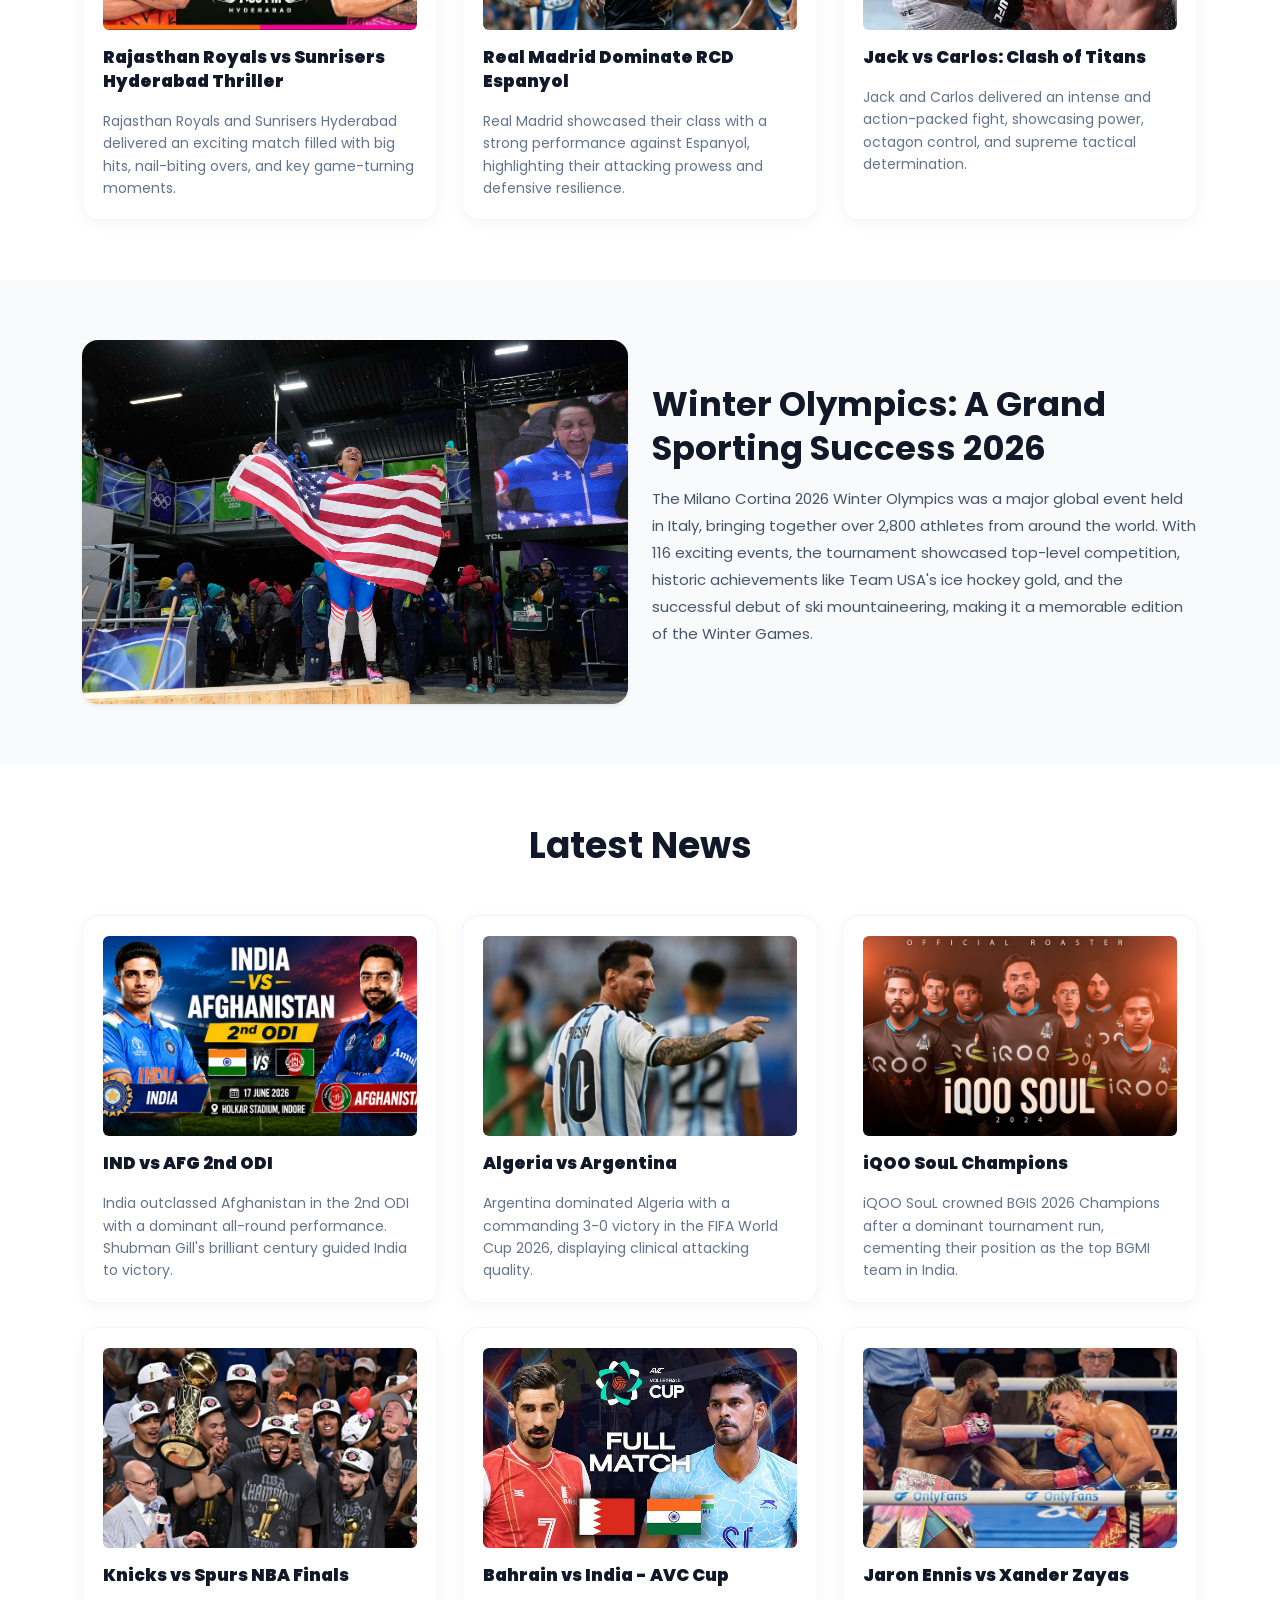
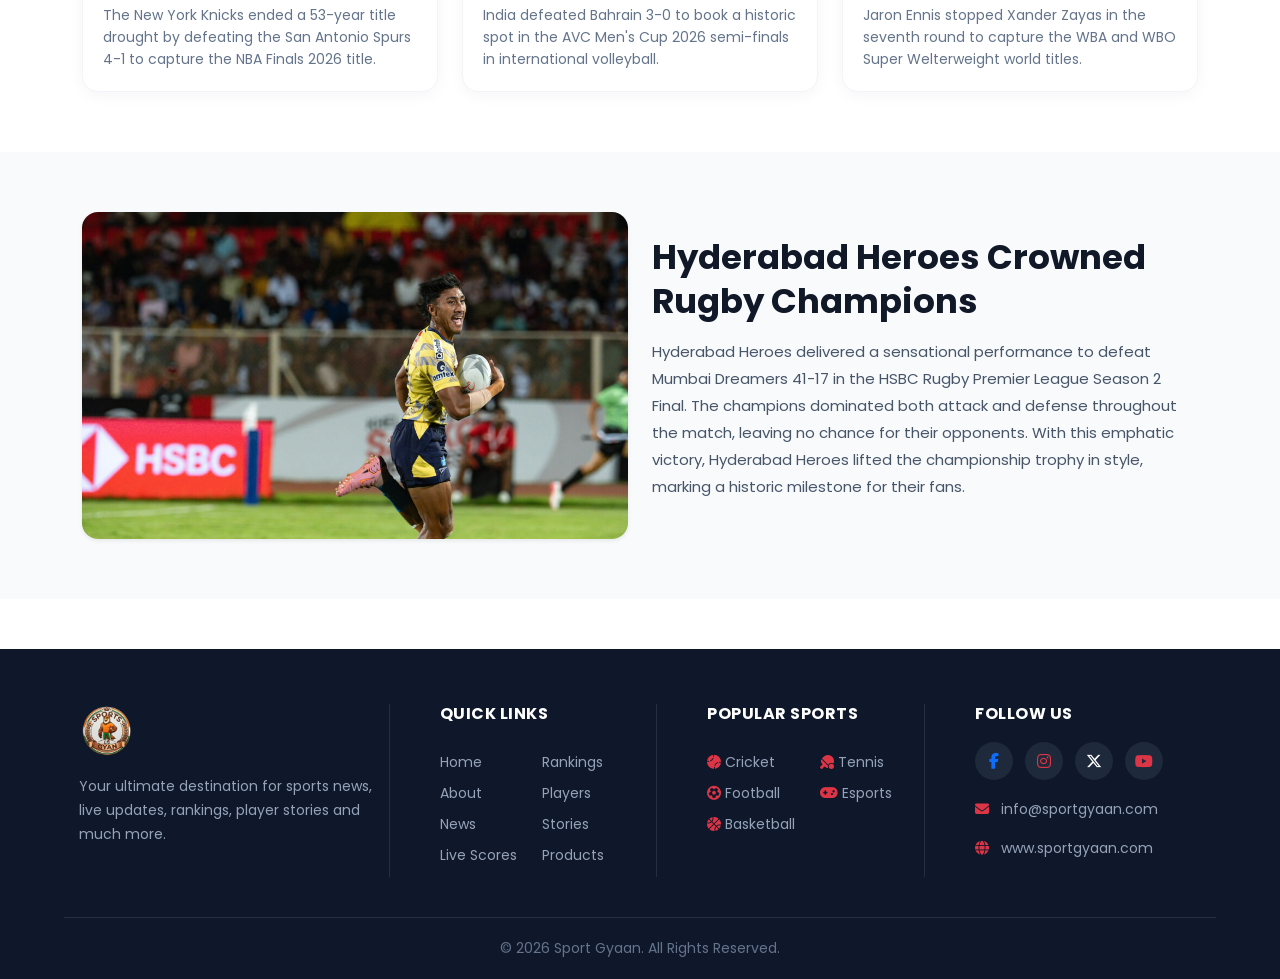
==== commit 8ea5ce30: "index 2 update" ====
--- a/index.html
+++ b/index.html
@@ -465,7 +465,7 @@
               <div class="left">
                 <span class="rank">1</span>
                 <span class="dot"></span>
-                <img src="images/flag/france.png" alt="France">
+                <img src="flags/france.png" alt="France">
                 <span class="team-name">France</span>
               </div>
               <div></div>
@@ -478,7 +478,7 @@
               <div class="left">
                 <span class="rank">2</span>
                 <span class="dot"></span>
-                <img src="images/flag/spain.png" alt="Spain">
+                <img src="flags/spain.png" alt="Spain">
                 <span class="team-name">Spain</span>
               </div>
               <div></div>
@@ -491,7 +491,7 @@
               <div class="left">
                 <span class="rank">3</span>
                 <span class="dot"></span>
-                <img src="images/flag/Argentina.png" alt="Argentina">
+                <img src="flags/Argentina.png" alt="Argentina">
                 <span class="team-name">Argentina</span>
               </div>
               <div></div>
@@ -504,7 +504,7 @@
               <div class="left">
                 <span class="rank">4</span>
                 <span class="dot"></span>
-                <img src="images/flag/england.png" alt="England">
+                <img src="flags/england.png" alt="England">
                 <span class="team-name">England</span>
               </div>
               <div></div>
@@ -517,7 +517,7 @@
               <div class="left">
                 <span class="rank">5</span>
                 <span class="dot"></span>
-                <img src="images/flag/Portugal.png" alt="Portugal">
+                <img src="flags/Portugal.png" alt="Portugal">
                 <span class="team-name">Portugal</span>
               </div>
               <div></div>
@@ -551,7 +551,7 @@
               <div class="left">
                 <span class="rank">1</span>
                 <span class="dot"></span>
-                <img src="images/flag/spain.png" alt="Spain">
+                <img src="flags/spain.png" alt="Spain">
                 <span class="team-name">Spain</span>
               </div>
               <div></div>
@@ -564,7 +564,7 @@
               <div class="left">
                 <span class="rank">2</span>
                 <span class="dot"></span>
-                <img src="images/flag/USA.png" alt="USA">
+                <img src="flags/USA.png" alt="USA">
                 <span class="team-name">USA</span>
               </div>
               <div></div>
@@ -577,7 +577,7 @@
               <div class="left">
                 <span class="rank">3</span>
                 <span class="dot"></span>
-                <img src="images/flag/GER.png" alt="Germany">
+                <img src="flags/GER.png" alt="Germany">
                 <span class="team-name">Germany</span>
               </div>
               <div></div>
@@ -590,7 +590,7 @@
               <div class="left">
                 <span class="rank">4</span>
                 <span class="dot"></span>
-                <img src="images/flag/england.png" alt="England">
+                <img src="flags/england.png" alt="England">
                 <span class="team-name">England</span>
               </div>
               <div></div>
@@ -603,7 +603,7 @@
               <div class="left">
                 <span class="rank">5</span>
                 <span class="dot"></span>
-                <img src="images/flag/JPN.png" alt="Japan">
+                <img src="flags/JPN.png" alt="Japan">
                 <span class="team-name">Japan</span>
               </div>
               <div></div>
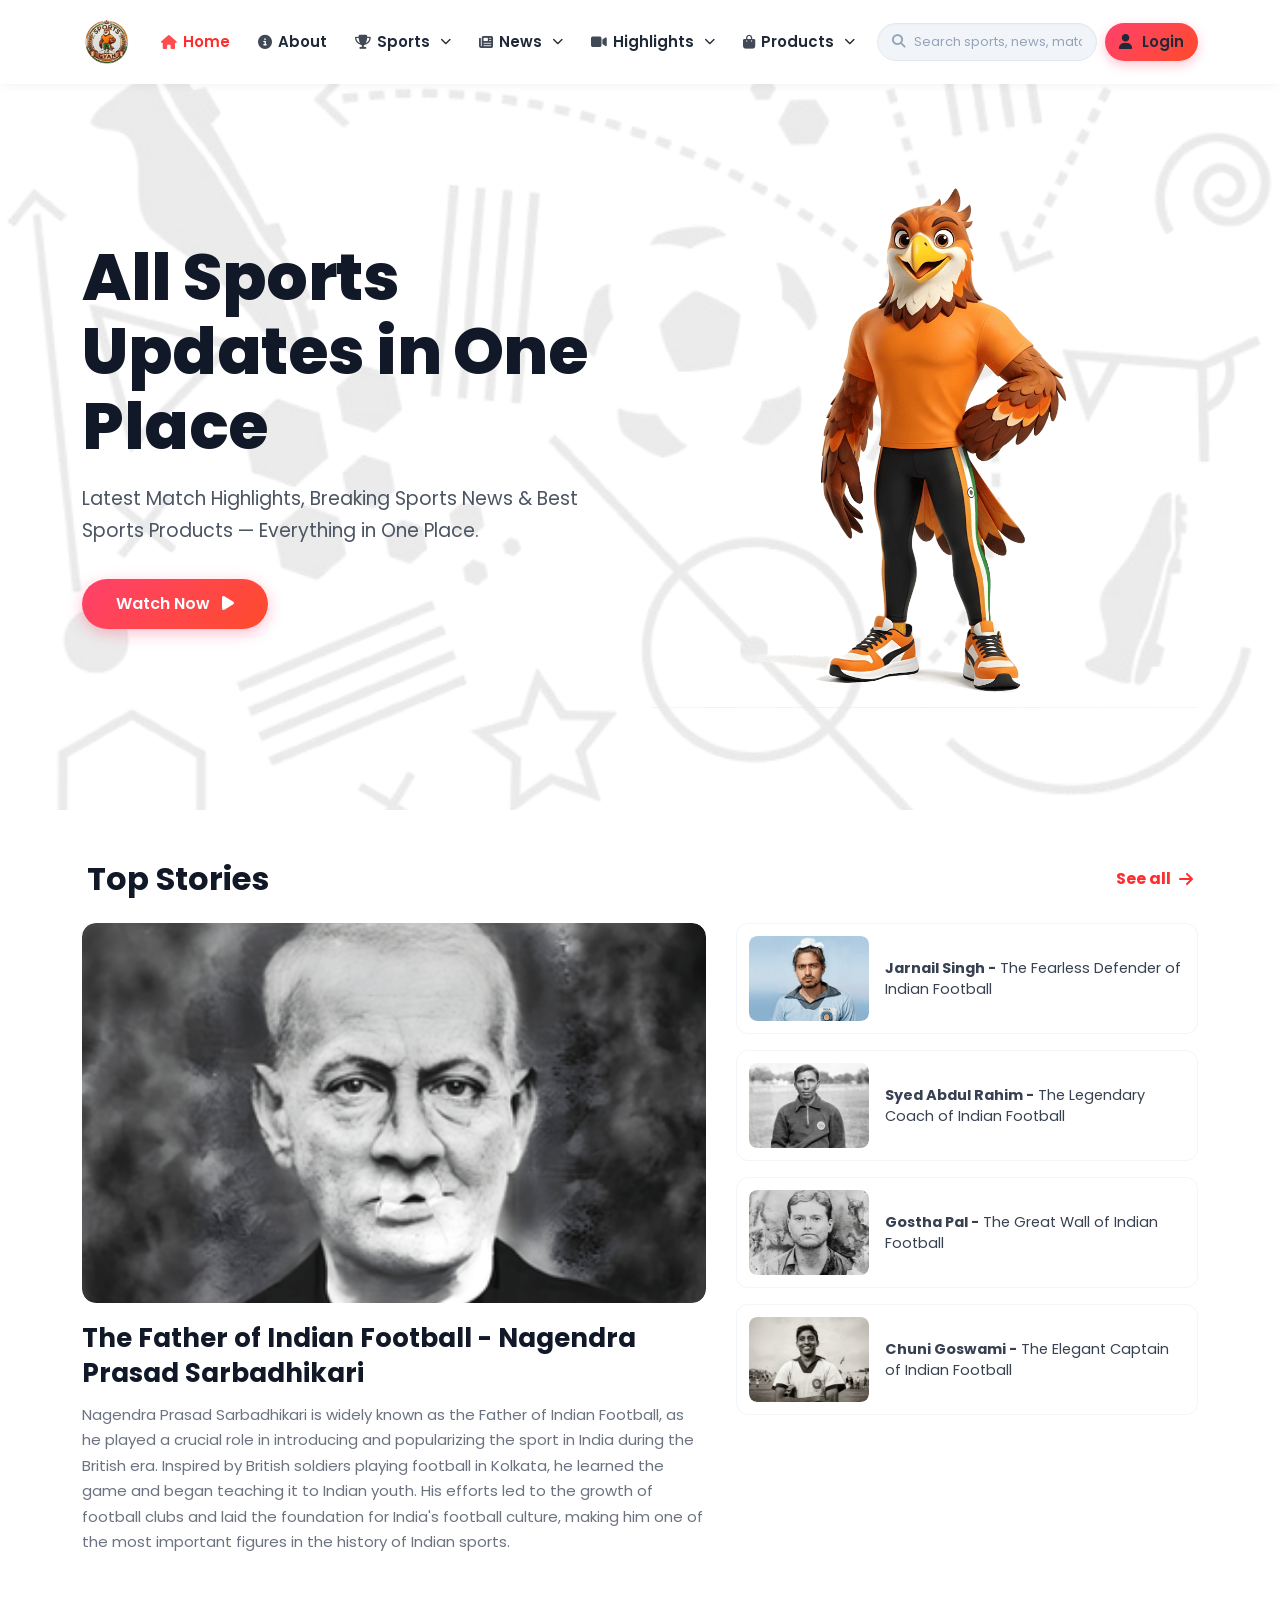
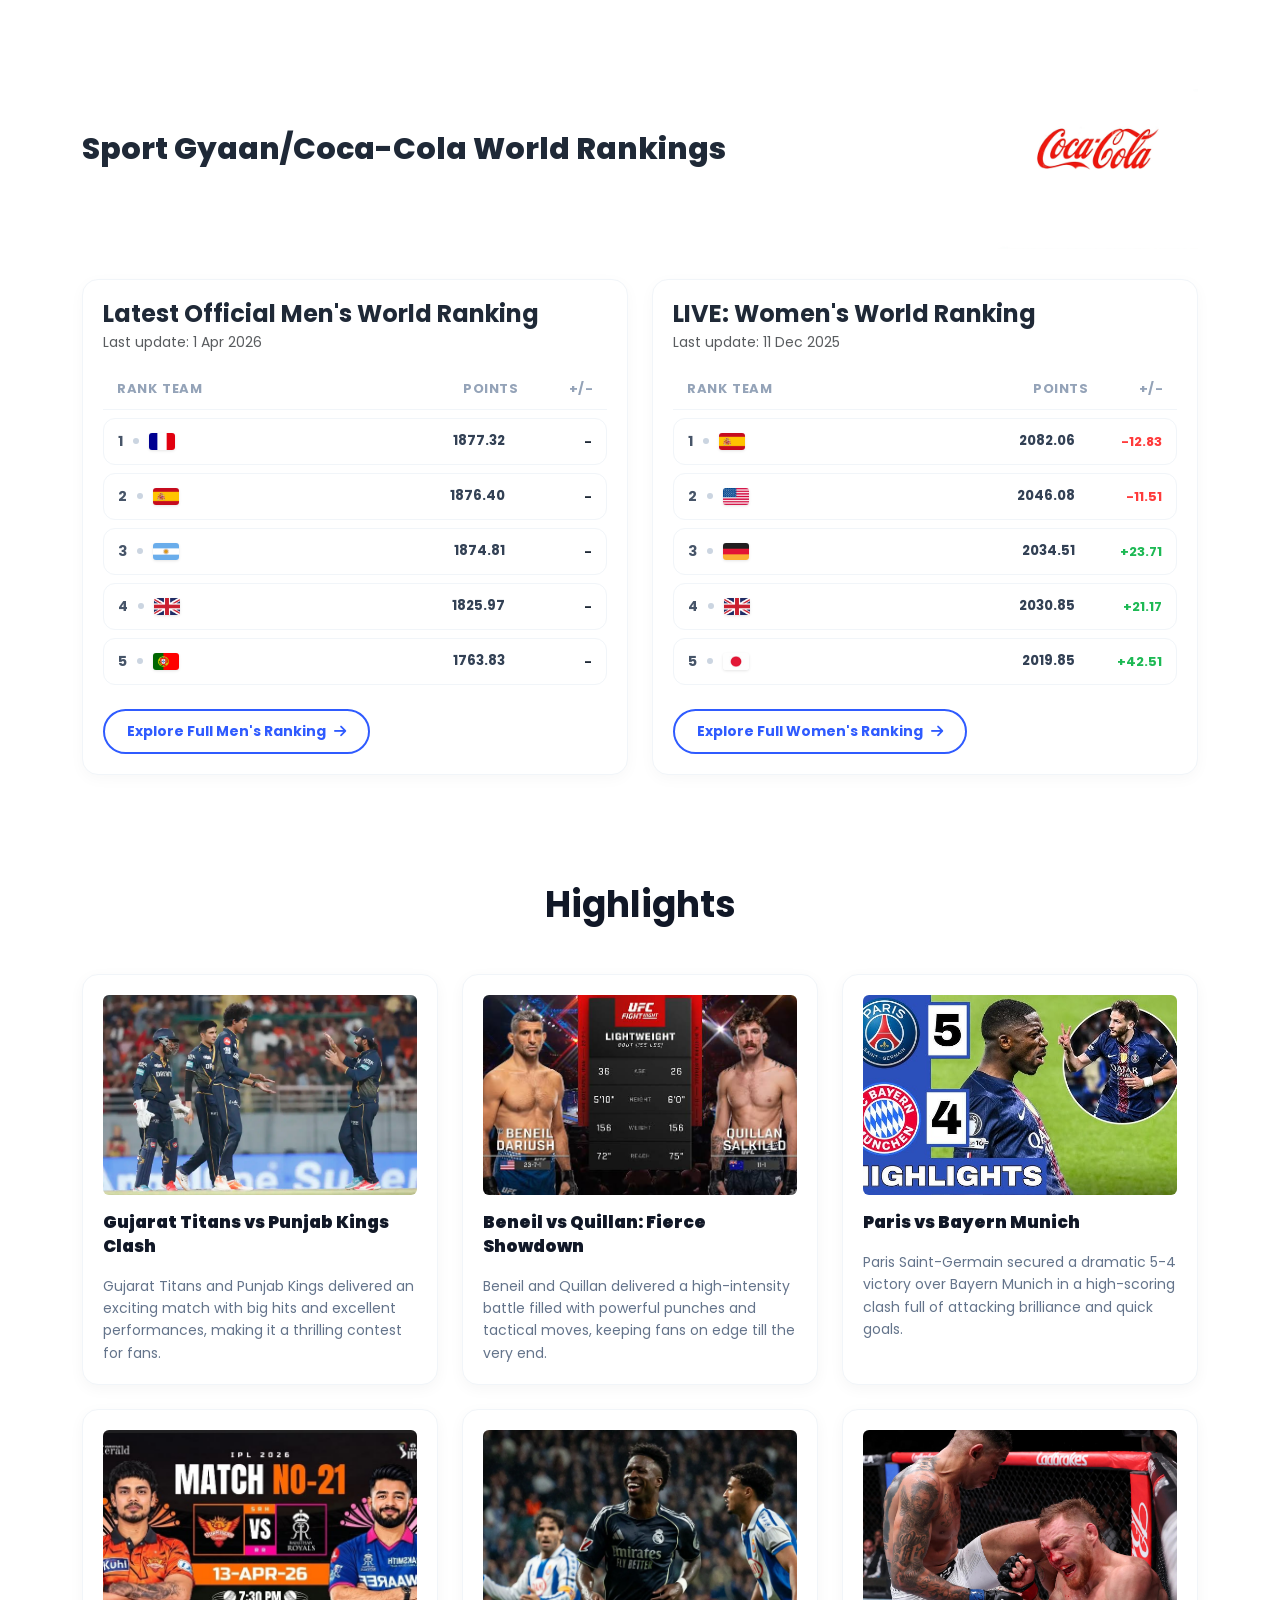
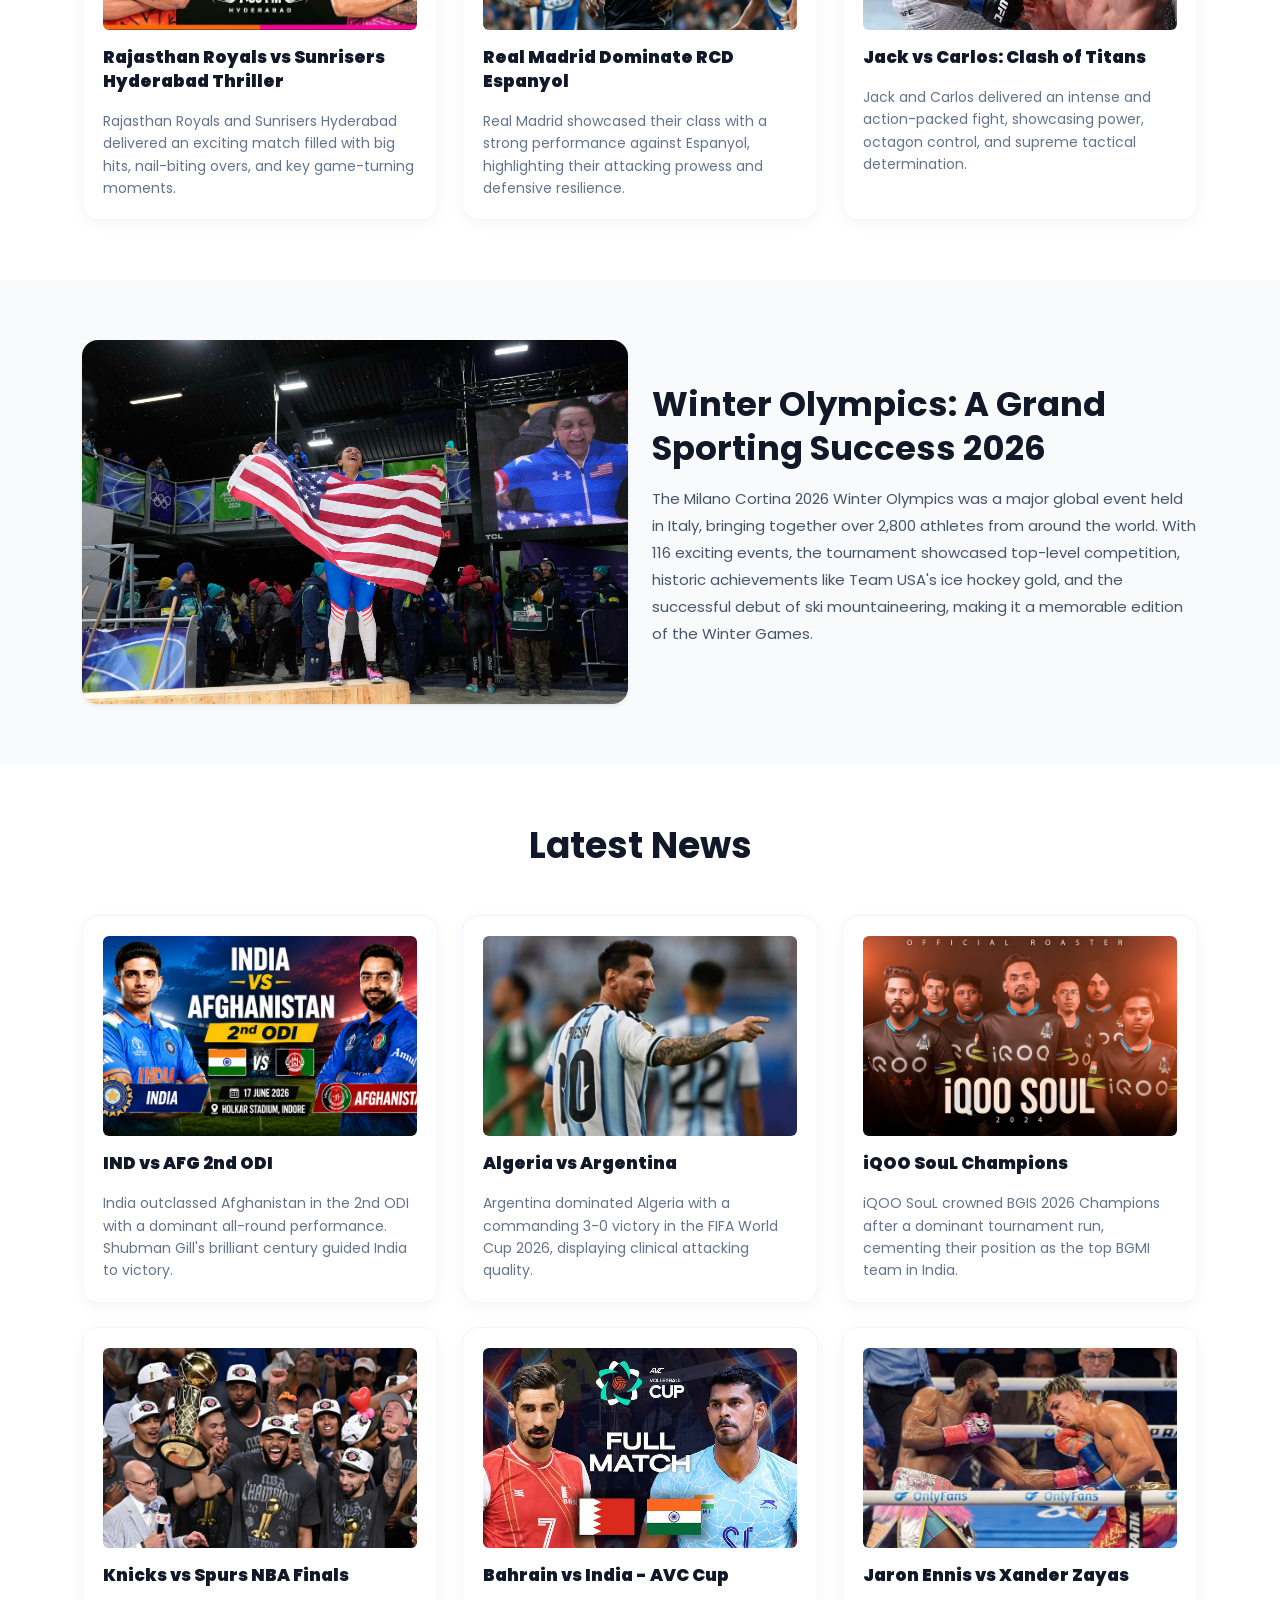
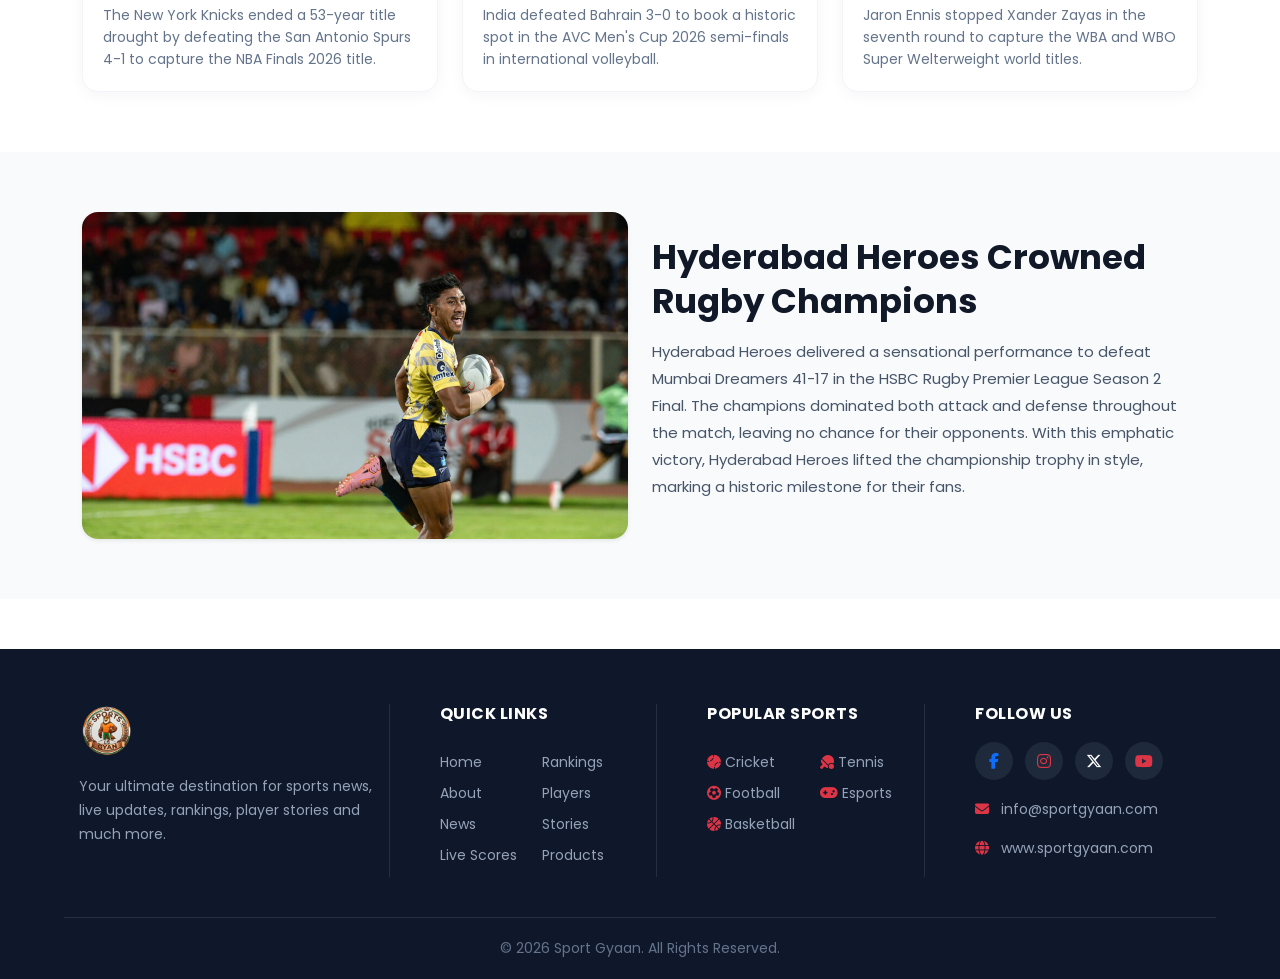
==== commit d1921085: "All update" ====
--- a/index.html
+++ b/index.html
@@ -30,6 +30,11 @@
         <img src="images/Sports Gyan Logo.png" class="logo" alt="Sport Gyaan Logo">
       </a>
 
+      <!-- Mobile Quick Search Button -->
+      <button class="mobile-search-btn d-lg-none" type="button" id="mobileSearchTrigger" aria-label="Open search">
+        <i class="fa-solid fa-magnifying-glass"></i>
+      </button>
+
       <!-- Clean Animated Hamburger Toggler -->
       <button class="navbar-toggler custom-toggler" type="button" data-bs-toggle="collapse" data-bs-target="#menu" aria-controls="menu" aria-expanded="false" aria-label="Toggle navigation">
         <span class="toggler-bar bar-top"></span>
@@ -69,7 +74,7 @@
                       </div>
                       <div class="sub-cat-content">
                         <ul class="sub-cat-list">
-                          <li><a href="#"><i class="fa-solid fa-angle-right me-1"></i> Football</a></li>
+                          <li><a href="football.html"><i class="fa-solid fa-angle-right me-1"></i> Football</a></li>
                           <li><a href="#"><i class="fa-solid fa-angle-right me-1"></i> Cricket</a></li>
                           <li><a href="#"><i class="fa-solid fa-angle-right me-1"></i> Basketball</a></li>
                           <li><a href="#"><i class="fa-solid fa-angle-right me-1"></i> Hockey</a></li>
@@ -147,7 +152,7 @@
                       </div>
                       <div class="sub-cat-content">
                         <ul class="sub-cat-list">
-                          <li><a href="#"><i class="fa-solid fa-angle-right me-1"></i> Football News</a></li>
+                          <li><a href="football.html"><i class="fa-solid fa-angle-right me-1"></i> Football News</a></li>
                           <li><a href="#"><i class="fa-solid fa-angle-right me-1"></i> Cricket Updates</a></li>
                           <li><a href="#"><i class="fa-solid fa-angle-right me-1"></i> Basketball Wire</a></li>
                           <li><a href="#"><i class="fa-solid fa-angle-right me-1"></i> Tennis & Rackets</a></li>
@@ -346,6 +351,33 @@
                   </div>
                 </div>
               </div>
+            </div>
+          </li>
+
+          <!-- Navbar Search Component -->
+          <li class="nav-item nav-search-item ms-lg-2 position-relative">
+            <div class="nav-search-wrapper" id="navSearchWrapper">
+              <i class="fa-solid fa-magnifying-glass nav-search-icon" aria-hidden="true"></i>
+              <input 
+                type="text" 
+                class="form-control nav-search-input" 
+                id="navSearchInput" 
+                placeholder="Search sports, news, matches..." 
+                autocomplete="off" 
+                spellcheck="false"
+                aria-label="Search sports and news"
+              >
+              <button type="button" class="nav-search-clear" id="searchClearBtn" aria-label="Clear search" style="display: none;">
+                <i class="fa-solid fa-xmark"></i>
+              </button>
+            </div>
+            <!-- Live Search Suggestions Dropdown -->
+            <div class="search-results-dropdown" id="searchResultsDropdown" style="display: none;">
+              <div class="search-results-header">
+                <span class="search-count" id="searchCount">Sport Gyaan Search</span>
+                <span class="search-hint"><kbd>Enter</kbd> to open</span>
+              </div>
+              <div class="search-results-list" id="searchResultsList"></div>
             </div>
           </li>
 
@@ -391,7 +423,7 @@
   </section>
 
   <!-- Top Stories Section (Responsive Grid, No 900px/150px overflow) -->
-  <section class="top-stories-section">
+  <section class="top-stories-section" id="top-stories">
     <div class="container">
       <div class="top-header">
         <h2 class="fw-bold">Top Stories</h2>
@@ -439,7 +471,7 @@
   </section>
 
   <!-- World Rankings Section -->
-  <section class="rankings-section py-5">
+  <section class="rankings-section py-5" id="rankings">
     <div class="container">
       <div class="rank-section-header">
         <h2>Sport Gyaan/Coca-Cola World Rankings</h2>
@@ -623,7 +655,8 @@
   </section>
 
   <!-- Highlights Section -->
-  <section class="services" id="section3">
+  <section class="services position-relative" id="highlights">
+    <span id="section3" style="position: absolute; top: -80px; left: 0;"></span>
     <div class="container">
       <h2 class="text-center mb-5 fw-bold">Highlights</h2>
       <div class="row g-4">
@@ -697,7 +730,8 @@
   </section>
 
   <!-- Winter Olympics Feature Section -->
-  <section class="about" id="section4">
+  <section class="about position-relative" id="winter-olympics">
+    <span id="section4" style="position: absolute; top: -80px; left: 0;"></span>
     <div class="container">
       <div class="row align-items-center g-4">
         <div class="col-lg-6 col-12">
@@ -716,7 +750,7 @@
   </section>
 
   <!-- Latest News Video / Match Stories Section -->
-  <section class="services">
+  <section class="services" id="latest-news">
     <div class="container">
       <h2 class="text-center mb-5 fw-bold">Latest News</h2>
       <div class="row g-4">
@@ -790,7 +824,7 @@
   </section>
 
   <!-- Rugby Champions Section -->
-  <section class="about">
+  <section class="about" id="rugby">
     <div class="container">
       <div class="row align-items-center g-4">
         <div class="col-lg-6 col-12">
--- a/responsive-style.css
+++ b/responsive-style.css
@@ -1289,3 +1289,409 @@
     border-bottom: none;
   }
 }
+
+/* ==========================================================================
+   NAVBAR SEARCH BAR & LIVE AUTOCOMPLETE SYSTEM
+   ========================================================================== */
+
+.nav-search-item {
+  position: relative;
+}
+
+.nav-search-wrapper {
+  position: relative;
+  display: flex;
+  align-items: center;
+  background: #f1f5f9;
+  border: 1.5px solid #e2e8f0;
+  border-radius: 30px;
+  padding: 3px 14px;
+  width: 220px;
+  transition: all 0.3s cubic-bezier(0.4, 0, 0.2, 1);
+  box-shadow: inset 0 1px 2px rgba(0, 0, 0, 0.03);
+}
+
+.nav-search-wrapper:hover {
+  border-color: #cbd5e1;
+  background: #ffffff;
+}
+
+.nav-search-wrapper.is-focused {
+  width: 280px;
+  background: #ffffff;
+  border-color: var(--primary-color, #ff2d2d);
+  box-shadow: 0 0 0 4px rgba(255, 65, 108, 0.15), 0 4px 12px rgba(0, 0, 0, 0.05);
+}
+
+.nav-search-icon {
+  font-size: 13.5px;
+  color: #94a3b8;
+  margin-right: 8px;
+  transition: color 0.25s ease;
+  flex-shrink: 0;
+}
+
+.nav-search-wrapper.is-focused .nav-search-icon {
+  color: var(--primary-color, #ff2d2d);
+}
+
+.nav-search-input {
+  border: none !important;
+  background: transparent !important;
+  padding: 6px 0 !important;
+  font-size: 13.5px !important;
+  color: #1e293b !important;
+  box-shadow: none !important;
+  outline: none !important;
+  width: 100% !important;
+  font-weight: 500;
+  line-height: 1.4;
+}
+
+.nav-search-input::placeholder {
+  color: #94a3b8;
+  font-size: 13px;
+  font-weight: 400;
+}
+
+.nav-search-clear {
+  background: none;
+  border: none;
+  color: #94a3b8;
+  padding: 0;
+  margin-left: 6px;
+  font-size: 13px;
+  cursor: pointer;
+  display: flex;
+  align-items: center;
+  justify-content: center;
+  transition: color 0.2s ease;
+}
+
+.nav-search-clear:hover {
+  color: var(--primary-color, #ff2d2d);
+}
+
+/* Mobile search trigger button in header */
+.mobile-search-btn {
+  background: #ffffff;
+  border: 1.5px solid rgba(0, 0, 0, 0.08);
+  width: 44px;
+  height: 44px;
+  border-radius: 10px;
+  color: #1f2937;
+  display: flex;
+  align-items: center;
+  justify-content: center;
+  font-size: 16px;
+  cursor: pointer;
+  margin-right: 8px;
+  transition: var(--transition);
+  box-shadow: 0 2px 8px rgba(0, 0, 0, 0.04);
+}
+
+.mobile-search-btn:hover,
+.mobile-search-btn:focus {
+  color: var(--primary-color, #ff2d2d);
+  border-color: var(--primary-color, #ff2d2d);
+}
+
+/* Search Results Floating Dropdown */
+.search-results-dropdown {
+  position: absolute;
+  top: calc(100% + 10px);
+  right: 0;
+  width: 390px;
+  max-width: 92vw;
+  background: #ffffff;
+  border: 1px solid #e2e8f0;
+  border-radius: 16px;
+  box-shadow: 0 20px 45px -10px rgba(0, 0, 0, 0.18), 0 0 1px rgba(0, 0, 0, 0.12);
+  overflow: hidden;
+  z-index: 1100;
+  animation: searchSlideDown 0.22s cubic-bezier(0.16, 1, 0.3, 1);
+}
+
+@keyframes searchSlideDown {
+  from {
+    opacity: 0;
+    transform: translateY(-8px) scale(0.98);
+  }
+  to {
+    opacity: 1;
+    transform: translateY(0) scale(1);
+  }
+}
+
+.search-results-header {
+  display: flex;
+  align-items: center;
+  justify-content: space-between;
+  padding: 10px 16px;
+  background: #f8fafc;
+  border-bottom: 1px solid #f1f5f9;
+  font-size: 11.5px;
+  font-weight: 600;
+  color: #64748b;
+  text-transform: uppercase;
+  letter-spacing: 0.5px;
+}
+
+.search-results-header kbd {
+  background: #ffffff;
+  border: 1px solid #cbd5e1;
+  border-radius: 4px;
+  padding: 2px 6px;
+  font-size: 10px;
+  color: #475569;
+  font-weight: 600;
+  box-shadow: 0 1px 1px rgba(0, 0, 0, 0.05);
+}
+
+.search-results-list {
+  max-height: 380px;
+  overflow-y: auto;
+  padding: 6px;
+}
+
+.search-results-list::-webkit-scrollbar {
+  width: 6px;
+}
+.search-results-list::-webkit-scrollbar-track {
+  background: #f8fafc;
+}
+.search-results-list::-webkit-scrollbar-thumb {
+  background: #cbd5e1;
+  border-radius: 3px;
+}
+
+.search-result-item {
+  display: flex;
+  align-items: flex-start;
+  gap: 12px;
+  padding: 10px 12px;
+  border-radius: 10px;
+  color: #1e293b;
+  text-decoration: none;
+  cursor: pointer;
+  transition: all 0.18s ease;
+  border: 1px solid transparent;
+}
+
+.search-result-item:hover,
+.search-result-item.is-selected {
+  background: #f8fafc;
+  border-color: #e2e8f0;
+  transform: translateX(2px);
+}
+
+.search-result-item.is-selected {
+  background: #fff5f5;
+  border-color: #fed7d7;
+}
+
+.search-item-icon-box {
+  width: 36px;
+  height: 36px;
+  border-radius: 10px;
+  background: linear-gradient(135deg, rgba(255, 65, 108, 0.1), rgba(255, 75, 43, 0.1));
+  color: var(--primary-color, #ff2d2d);
+  display: flex;
+  align-items: center;
+  justify-content: center;
+  font-size: 15px;
+  flex-shrink: 0;
+  margin-top: 2px;
+  transition: transform 0.2s ease;
+}
+
+.search-result-item:hover .search-item-icon-box {
+  transform: scale(1.08);
+}
+
+.search-item-info {
+  flex: 1;
+  min-width: 0;
+}
+
+.search-item-top {
+  display: flex;
+  align-items: center;
+  justify-content: space-between;
+  gap: 6px;
+  margin-bottom: 2px;
+}
+
+.search-item-badge {
+  font-size: 10px;
+  font-weight: 700;
+  text-transform: uppercase;
+  letter-spacing: 0.4px;
+  color: var(--primary-color, #ff2d2d);
+  background: rgba(255, 65, 108, 0.08);
+  padding: 2px 7px;
+  border-radius: 4px;
+}
+
+.search-item-arrow {
+  font-size: 11px;
+  color: #94a3b8;
+  opacity: 0;
+  transition: all 0.2s ease;
+}
+
+.search-result-item:hover .search-item-arrow,
+.search-result-item.is-selected .search-item-arrow {
+  opacity: 1;
+  color: var(--primary-color, #ff2d2d);
+  transform: translateX(2px);
+}
+
+.search-item-title {
+  font-size: 13.5px;
+  font-weight: 600;
+  color: #1e293b;
+  margin: 0;
+  line-height: 1.35;
+  white-space: nowrap;
+  overflow: hidden;
+  text-overflow: ellipsis;
+}
+
+.search-item-title mark {
+  background: rgba(255, 65, 108, 0.18);
+  color: #c53030;
+  padding: 0 2px;
+  border-radius: 2px;
+  font-weight: 700;
+}
+
+.search-item-desc {
+  font-size: 12px;
+  color: #64748b;
+  margin: 2px 0 0 0;
+  line-height: 1.35;
+  display: -webkit-box;
+  -webkit-line-clamp: 1;
+  -webkit-box-orient: vertical;
+  overflow: hidden;
+}
+
+/* Empty State & Suggestion Tags */
+.search-empty-state {
+  padding: 24px 16px;
+  text-align: center;
+}
+
+.search-empty-state i {
+  font-size: 30px;
+  color: #cbd5e1;
+  margin-bottom: 8px;
+  display: block;
+}
+
+.search-empty-state h6 {
+  font-size: 14px;
+  font-weight: 600;
+  color: #334155;
+  margin-bottom: 4px;
+}
+
+.search-empty-state p {
+  font-size: 12px;
+  color: #64748b;
+  margin-bottom: 12px;
+}
+
+.search-suggestion-pills {
+  display: flex;
+  flex-wrap: wrap;
+  gap: 6px;
+  justify-content: center;
+}
+
+.search-suggest-pill {
+  background: #f1f5f9;
+  border: 1px solid #e2e8f0;
+  color: #475569;
+  font-size: 11.5px;
+  font-weight: 500;
+  padding: 4px 11px;
+  border-radius: 20px;
+  cursor: pointer;
+  transition: all 0.2s ease;
+  user-select: none;
+}
+
+.search-suggest-pill:hover {
+  background: #fff0f0;
+  border-color: #fed7d7;
+  color: var(--primary-color, #ff2d2d);
+  transform: translateY(-1px);
+}
+
+/* Highlight Target Pulse on Section */
+.search-target-highlight {
+  animation: searchGlowPulse 2.5s cubic-bezier(0.2, 0.8, 0.2, 1);
+}
+
+@keyframes searchGlowPulse {
+  0% {
+    box-shadow: 0 0 0 0 rgba(255, 65, 108, 0.6);
+    outline: 3px solid rgba(255, 65, 108, 0.8);
+    transform: scale(1.005);
+  }
+  50% {
+    box-shadow: 0 0 35px rgba(255, 65, 108, 0.45);
+    outline: 3px solid rgba(255, 65, 108, 0.8);
+  }
+  100% {
+    box-shadow: none;
+    outline: none;
+    transform: scale(1);
+  }
+}
+
+/* Responsive adjustments for mid-size desktop */
+@media (min-width: 992px) and (max-width: 1199.98px) {
+  .navbar-nav .nav-link {
+    padding: 8px 8px !important;
+    font-size: 14px;
+  }
+  .nav-search-wrapper {
+    width: 180px;
+  }
+  .nav-search-wrapper.is-focused {
+    width: 230px;
+  }
+}
+
+/* Mobile responsive adjustments */
+@media (max-width: 991.98px) {
+  .nav-search-item {
+    order: -1;
+    width: 100%;
+    margin-bottom: 16px;
+    margin-top: 6px;
+    padding: 0;
+  }
+
+  .nav-search-wrapper {
+    width: 100% !important;
+    padding: 7px 16px;
+    background: #ffffff;
+    border-color: #e2e8f0;
+    box-shadow: 0 2px 10px rgba(0, 0, 0, 0.04);
+  }
+
+  .nav-search-input {
+    font-size: 14.5px !important;
+  }
+
+  .search-results-dropdown {
+    width: 100%;
+    left: 0;
+    right: 0;
+    top: calc(100% + 6px);
+  }
+}
